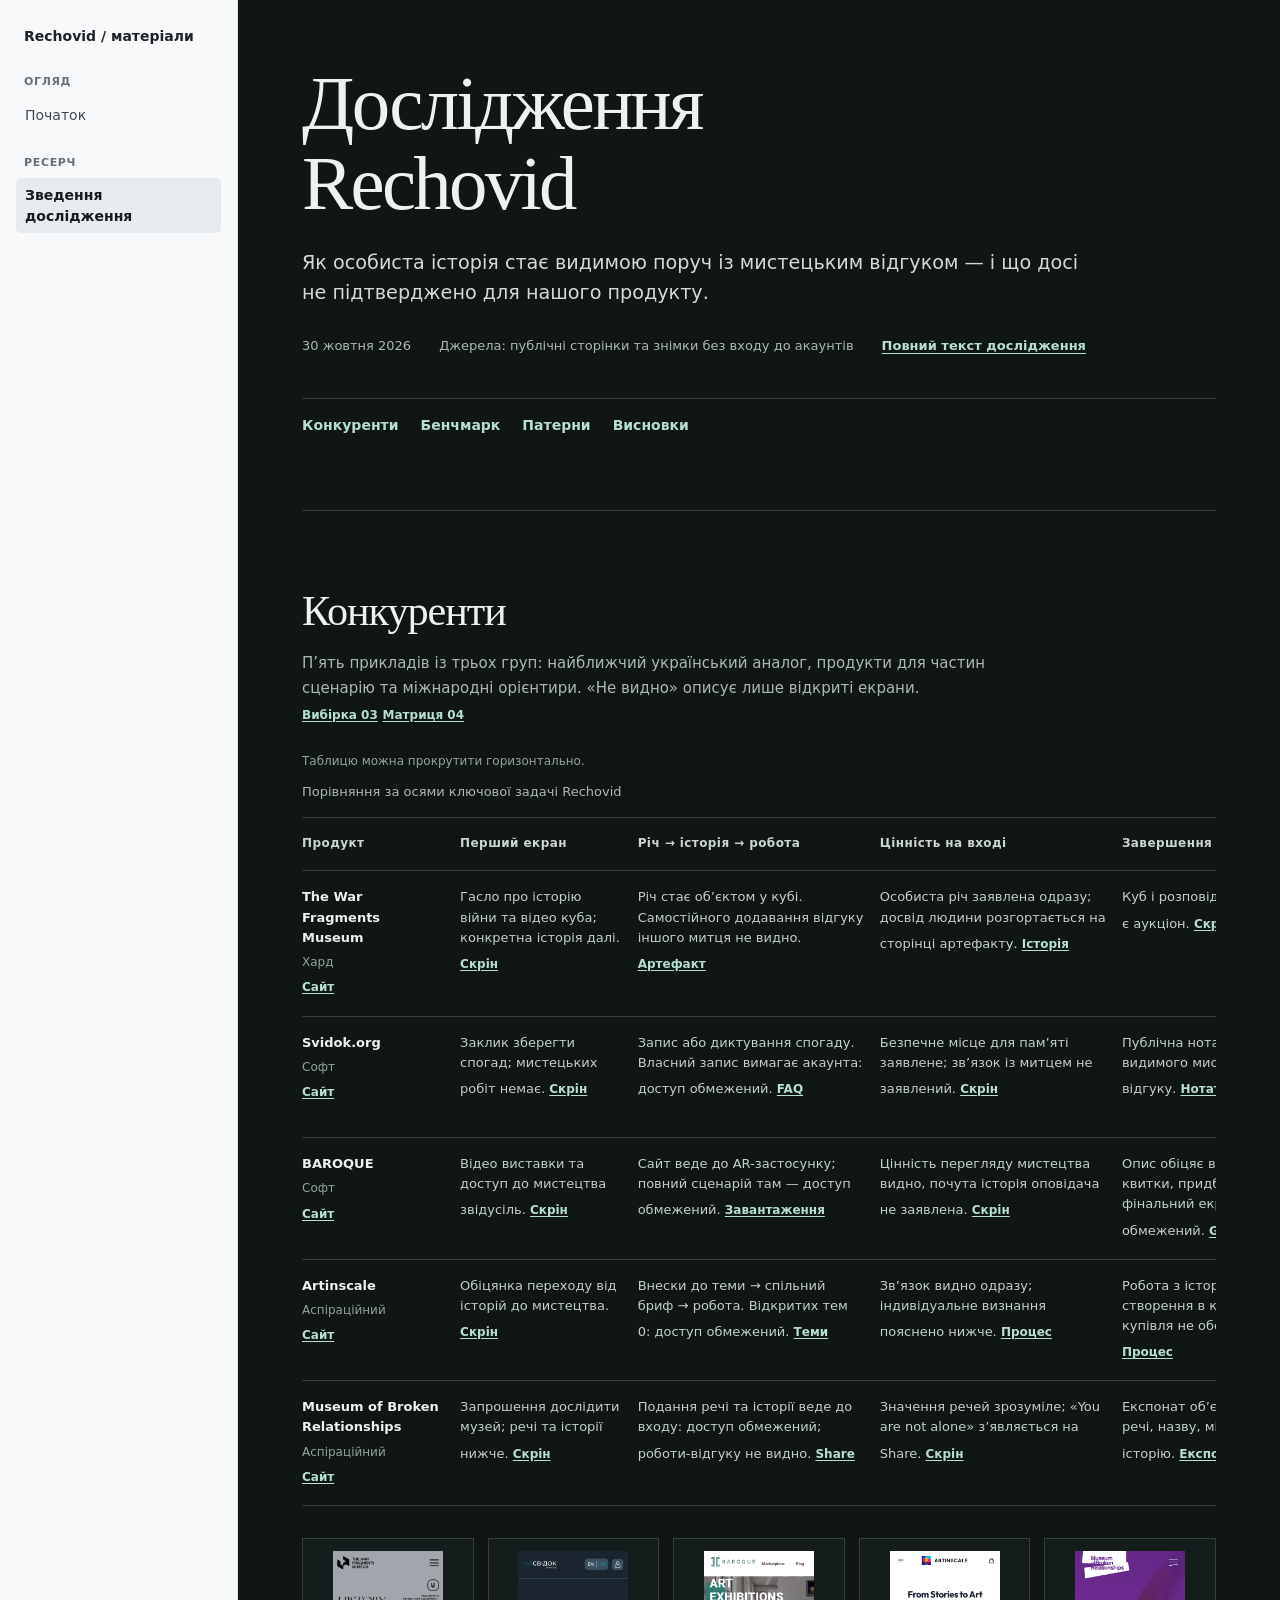
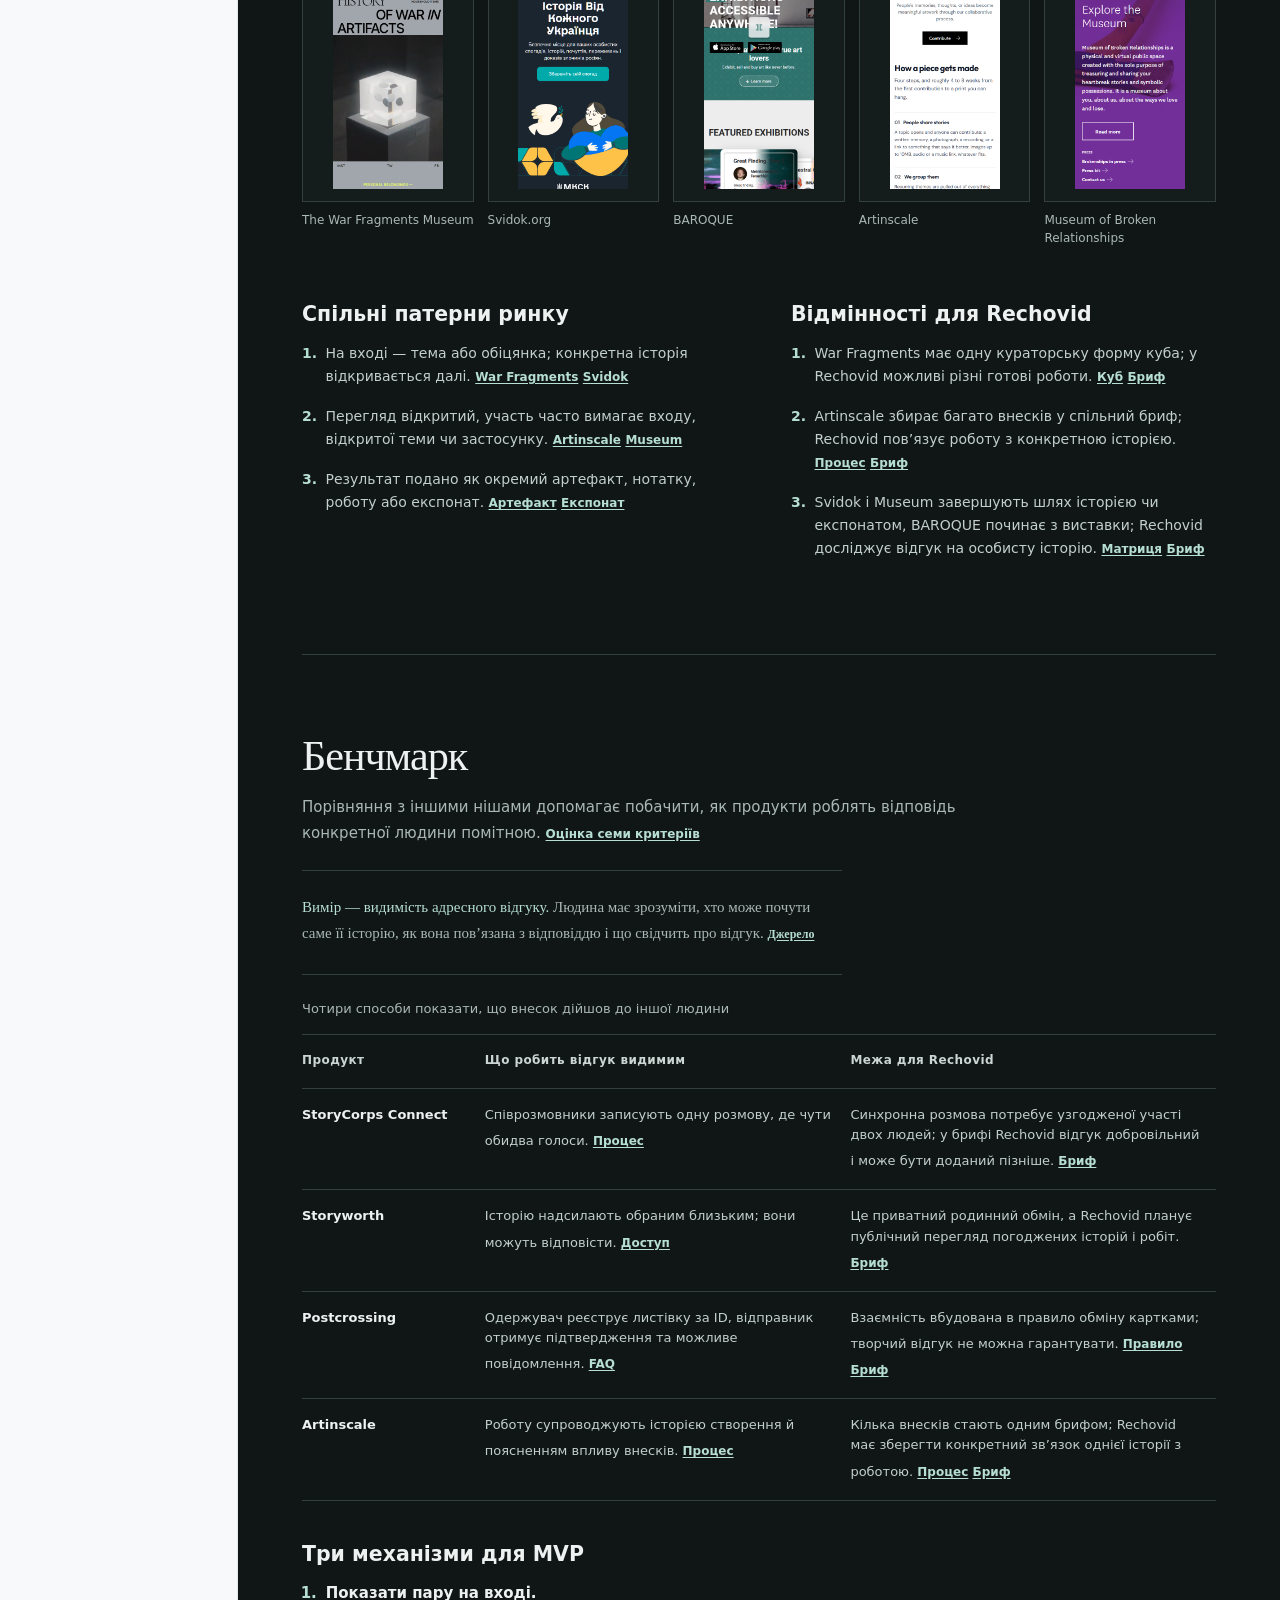
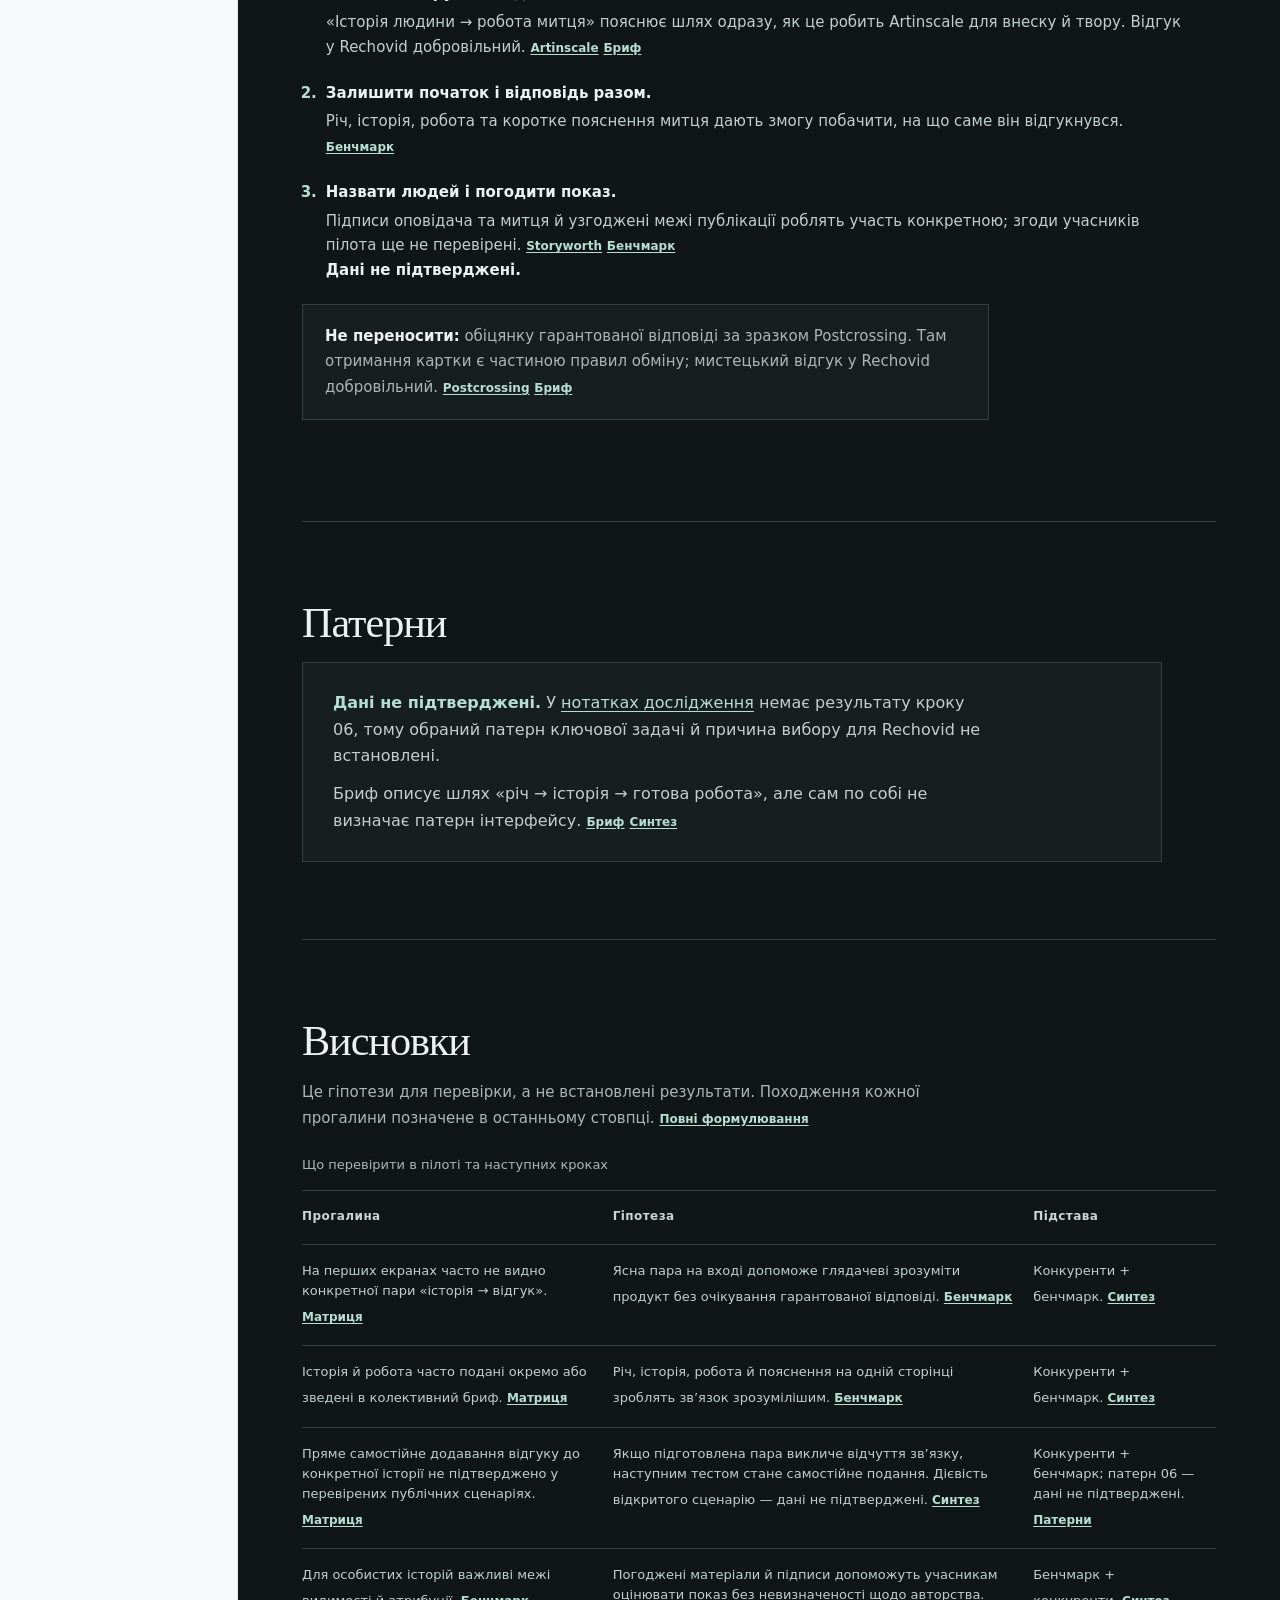
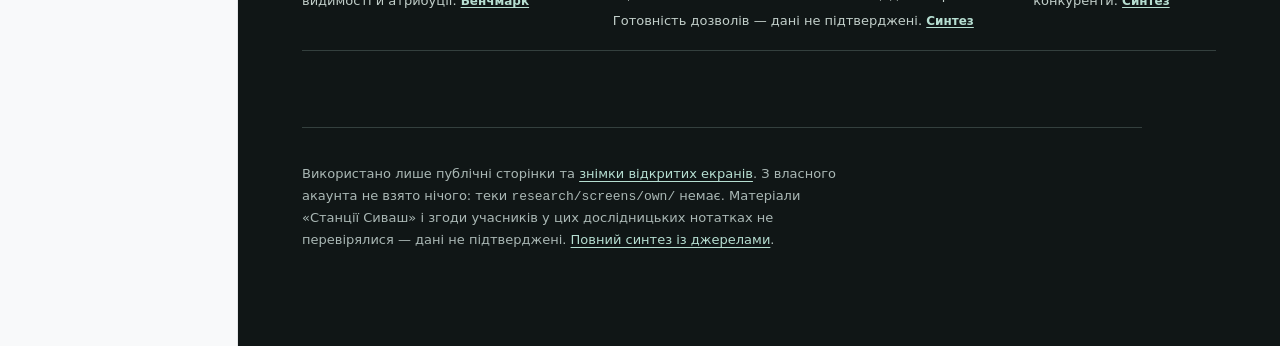
==== research/research.html @ 0c252a19 "Publish dark research report with repository navigation" ====
<!doctype html>
<html lang="uk">
  <head>
    <meta charset="utf-8">
    <meta name="viewport" content="width=device-width, initial-scale=1">
    <meta name="color-scheme" content="dark light">
    <meta name="description" content="Зведення дослідження Rechovid: конкуренти, бенчмарк, патерни й гіпотези продукту.">
    <title>Дослідження — Rechovid</title>
    <link rel="stylesheet" href="../_nav/nav.css">
    <script src="../_nav/tree.js" defer></script>
    <script src="../_nav/nav.js" data-root="../" defer></script>
    <style>
      .research-page {
        --ink: #edf1f0;
        --muted: #aab8b5;
        --quiet: #91a19e;
        --line: #34403e;
        --panel: #171e1e;
        --accent: #b6ded1;
        background: #101616;
        color: var(--ink);
        color-scheme: dark;
      }

      .research-page [data-repo-nav] { color-scheme: light; }
      .research-page .repo-content {
        width: 100%;
        max-width: 1530px;
        min-width: 0;
        padding: clamp(32px, 5vw, 76px) clamp(22px, 5vw, 76px) 84px;
      }

      .research-page .repo-content a { color: var(--accent); text-underline-offset: .2em; }
      .research-page .repo-content a:hover { color: #d8f2e8; }
      .research-page .repo-content a:focus-visible,
      .research-page [tabindex="0"]:focus-visible {
        outline: 2px solid #d2efe4;
        outline-offset: 4px;
        border-radius: 2px;
      }
      .research-page ::selection { background: #315d51; color: #fff; }

      .report-header {
        max-width: 950px;
        padding: 0 0 clamp(46px, 6vw, 80px);
      }
      .report-header h1 {
        margin: 0 0 24px;
        max-width: 11ch;
        font-family: Georgia, "Times New Roman", serif;
        font-size: clamp(42px, 6vw, 78px);
        font-weight: 400;
        letter-spacing: -.035em;
        line-height: 1.04;
        text-wrap: balance;
      }
      .report-header .lede {
        max-width: 66ch;
        margin: 0;
        color: #d2dbd8;
        font-size: clamp(17px, 1.5vw, 21px);
        line-height: 1.58;
      }
      .report-meta {
        display: flex;
        flex-wrap: wrap;
        gap: 12px 28px;
        margin-top: 28px;
        color: var(--muted);
        font-size: 13px;
        line-height: 1.5;
      }
      .report-meta a { font-weight: 650; }
      .page-links {
        display: flex;
        flex-wrap: wrap;
        gap: 10px 22px;
        margin-top: 42px;
        padding-top: 18px;
        border-top: 1px solid var(--line);
        font-size: 14px;
        font-weight: 650;
      }
      .page-links a { text-decoration: none; }
      .page-links a:hover { text-decoration: underline; }

      .report-section {
        padding: clamp(50px, 6vw, 82px) 0;
        border-top: 1px solid var(--line);
        scroll-margin-top: 24px;
      }
      .report-section > h2 {
        margin: 0 0 16px;
        font-family: Georgia, "Times New Roman", serif;
        font-size: clamp(32px, 3.3vw, 48px);
        font-weight: 400;
        letter-spacing: -.025em;
        line-height: 1.12;
      }
      .report-section h3 {
        margin: 40px 0 14px;
        font-size: clamp(17px, 1.6vw, 21px);
        font-weight: 650;
        line-height: 1.3;
      }
      .report-section > p,
      .report-section .section-intro {
        max-width: 72ch;
        margin: 0 0 24px;
        color: var(--muted);
        font-size: 15px;
        line-height: 1.7;
      }
      .report-section strong { color: var(--ink); }
      .report-section .source {
        color: var(--accent);
        font-size: 12px;
        font-weight: 600;
        white-space: nowrap;
      }

      .table-note {
        margin: 0 0 10px !important;
        color: var(--quiet) !important;
        font-size: 12px !important;
      }
      .table-scroll {
        overflow-x: auto;
        scrollbar-color: #64736f #17201e;
        scrollbar-width: thin;
      }
      .report-table {
        width: 100%;
        border-collapse: separate;
        border-spacing: 0;
        font-size: 13px;
        line-height: 1.55;
        font-variant-numeric: tabular-nums;
      }
      .report-table caption {
        padding: 0 0 15px;
        color: var(--muted);
        font-size: 13px;
        text-align: left;
      }
      .report-table th,
      .report-table td {
        padding: 16px 16px 18px 0;
        border-top: 1px solid var(--line);
        vertical-align: top;
        text-align: left;
      }
      .report-table thead th {
        color: #cbd5d1;
        font-size: 12px;
        font-weight: 700;
        letter-spacing: .035em;
      }
      .report-table tbody th {
        color: var(--ink);
        font-weight: 700;
      }
      .report-table tbody tr:last-child th,
      .report-table tbody tr:last-child td { border-bottom: 1px solid var(--line); }
      .report-table td { color: #c2cfca; }
      .report-table td .source,
      .report-table th .source { display: inline-block; margin-top: 7px; }
      .matrix { min-width: 1130px; }
      .matrix th:first-child { min-width: 158px; width: 14%; }
      .matrix th:nth-child(2) { min-width: 174px; width: 16%; }
      .matrix th:nth-child(3) { min-width: 235px; width: 22%; }
      .matrix th:nth-child(4) { min-width: 235px; width: 22%; }
      .matrix th:nth-child(5) { min-width: 205px; width: 19%; }
      .matrix th:nth-child(6) { min-width: 100px; width: 7%; }
      .matrix tbody th span {
        display: block;
        margin-top: 5px;
        color: var(--quiet);
        font-size: 12px;
        font-weight: 500;
      }

      .evidence-grid {
        display: grid;
        grid-template-columns: repeat(5, minmax(0, 1fr));
        gap: 14px;
        margin: 32px 0 0;
      }
      .evidence-grid figure { min-width: 0; margin: 0; }
      .evidence-grid a {
        display: block;
        padding: 12px;
        border: 1px solid var(--line);
        background: #151d1c;
      }
      .evidence-grid img {
        display: block;
        width: 100%;
        height: 238px;
        object-fit: contain;
        object-position: top center;
      }
      .evidence-grid figcaption {
        padding-top: 10px;
        color: var(--muted);
        font-size: 12px;
        line-height: 1.45;
      }

      .paired-lists {
        display: grid;
        grid-template-columns: repeat(2, minmax(0, 1fr));
        gap: clamp(24px, 5vw, 72px);
        margin-top: 14px;
      }
      .paired-lists ol,
      .mechanisms,
      .report-list { margin: 0; padding-left: 1.25em; }
      .paired-lists li,
      .mechanisms li,
      .report-list li {
        padding-left: .25em;
        margin-bottom: 17px;
        color: #c2cfca;
        font-size: 14px;
        line-height: 1.65;
      }
      .paired-lists li::marker,
      .mechanisms li::marker { color: var(--accent); font-weight: 700; }

      .measure {
        max-width: 850px;
        padding: 24px 0 28px;
        border-top: 1px solid var(--line);
        border-bottom: 1px solid var(--line);
        color: #dce5e1;
        font-family: Georgia, "Times New Roman", serif;
        font-size: clamp(20px, 2vw, 29px);
        line-height: 1.45;
      }
      .measure strong { color: var(--accent); font-weight: 400; }
      .benchmark-table { min-width: 720px; }
      .benchmark-table th:first-child { width: 20%; }
      .benchmark-table th:nth-child(2) { width: 40%; }
      .benchmark-table th:nth-child(3) { width: 40%; }
      .mechanisms { max-width: 880px; }
      .mechanisms li { margin-bottom: 21px; font-size: 15px; }
      .mechanisms strong { display: block; margin-bottom: 4px; }
      .limit-note {
        max-width: 880px;
        margin-top: 22px;
        padding: 19px 22px;
        border: 1px solid var(--line);
        background: var(--panel);
        color: #c2cfca;
        font-size: 14px;
        line-height: 1.65;
      }

      .unknown {
        max-width: 860px;
        padding: 27px 30px;
        border: 1px solid var(--line);
        background: var(--panel);
      }
      .unknown p { margin: 0 0 12px; color: #c2cfca; line-height: 1.65; }
      .unknown p:last-child { margin-bottom: 0; }
      .unknown strong { color: var(--accent); }
      .conclusion-table { min-width: 900px; }
      .conclusion-table th:first-child { width: 34%; }
      .conclusion-table th:nth-child(2) { width: 46%; }
      .conclusion-table th:nth-child(3) { width: 20%; }
      .report-footer {
        max-width: 840px;
        padding-top: 22px;
        border-top: 1px solid var(--line);
        color: var(--muted);
        font-size: 13px;
        line-height: 1.6;
      }

      @media (max-width: 1080px) {
        .evidence-grid { grid-template-columns: repeat(3, minmax(0, 1fr)); }
      }
      @media (max-width: 760px) {
        .research-page .repo-content { padding: 36px 24px 68px; }
        .paired-lists { grid-template-columns: 1fr; gap: 0; }
        .evidence-grid { grid-template-columns: repeat(2, minmax(0, 1fr)); }
      }
      @media (max-width: 620px) {
        .research-page .repo-layout { grid-template-columns: 118px minmax(0, 1fr); }
        .research-page .repo-content { padding: 30px 16px 60px; }
        .research-page .repo-nav { padding: 20px 6px; font-size: 12px; }
        .research-page .repo-nav__heading { margin-left: 7px; margin-right: 5px; }
        .research-page .repo-nav li > a { padding-left: 7px; padding-right: 5px; }
        .report-header h1 { font-size: clamp(33px, 9vw, 43px); overflow-wrap: anywhere; }
        .report-header .lede { font-size: 15px; }
        .page-links { gap: 11px 18px; }
        .evidence-grid { grid-template-columns: 1fr; }
        .evidence-grid img { height: 265px; }
        .unknown { padding: 22px 18px; }
      }
    </style>
  </head>
  <body class="research-page">
    <div class="repo-layout">
      <aside data-repo-nav></aside>
      <main class="repo-content" id="main">
        <header class="report-header">
          <h1>Дослідження Rechovid</h1>
          <p class="lede">Як особиста історія стає видимою поруч із мистецьким відгуком — і що досі не підтверджено для нашого продукту.</p>
          <div class="report-meta">
            <span>30 жовтня 2026</span>
            <span>Джерела: публічні сторінки та знімки без входу до акаунтів</span>
            <a href="research.md">Повний текст дослідження</a>
          </div>
          <nav class="page-links" aria-label="Розділи дослідження">
            <a href="#competitors">Конкуренти</a>
            <a href="#benchmark">Бенчмарк</a>
            <a href="#patterns">Патерни</a>
            <a href="#conclusions">Висновки</a>
          </nav>
        </header>

        <section class="report-section" id="competitors" aria-labelledby="competitors-title">
          <h2 id="competitors-title">Конкуренти</h2>
          <p class="section-intro">П’ять прикладів із трьох груп: найближчий український аналог, продукти для частин сценарію та міжнародні орієнтири. «Не видно» описує лише відкриті екрани. <a class="source" href="notes/03-competitors.md">Вибірка 03</a> <a class="source" href="notes/04-matrix.md">Матриця 04</a></p>
          <p class="table-note">Таблицю можна прокрутити горизонтально.</p>
          <div class="table-scroll" role="region" aria-label="Матриця п’яти конкурентів" tabindex="0">
            <table class="report-table matrix">
              <caption>Порівняння за осями ключової задачі Rechovid</caption>
              <thead><tr><th scope="col">Продукт</th><th scope="col">Перший екран</th><th scope="col">Річ → історія → робота</th><th scope="col">Цінність на вході</th><th scope="col">Завершення</th><th scope="col">Мова</th></tr></thead>
              <tbody>
                <tr>
                  <th scope="row">The War Fragments Museum<span>Хард</span><a class="source" href="https://thewarfragments.com/">Сайт</a></th>
                  <td>Гасло про історію війни та відео куба; конкретна історія далі. <a class="source" href="screens/war-fragments-home.png">Скрін</a></td>
                  <td>Річ стає об’єктом у кубі. Самостійного додавання відгуку іншого митця не видно. <a class="source" href="https://thewarfragments.com/artifact/d2ddd0d6-cf51-11ed-bc12-bea17854255b">Артефакт</a></td>
                  <td>Особиста річ заявлена одразу; досвід людини розгортається на сторінці артефакту. <a class="source" href="screens/war-fragments-artifact-story.png">Історія</a></td>
                  <td>Куб і розповідь; у прикладі є аукціон. <a class="source" href="screens/war-fragments-artifact.png">Скрін</a></td>
                  <td>Англійська. <a class="source" href="screens/war-fragments-home.png">Скрін</a></td>
                </tr>
                <tr>
                  <th scope="row">Svidok.org<span>Софт</span><a class="source" href="https://svidok.org/">Сайт</a></th>
                  <td>Заклик зберегти спогад; мистецьких робіт немає. <a class="source" href="screens/svidok-home.png">Скрін</a></td>
                  <td>Запис або диктування спогаду. Власний запис вимагає акаунта: доступ обмежений. <a class="source" href="https://svidok.org/faq">FAQ</a></td>
                  <td>Безпечне місце для пам’яті заявлене; зв’язок із митцем не заявлений. <a class="source" href="screens/svidok-home.png">Скрін</a></td>
                  <td>Публічна нотатка без видимого мистецького відгуку. <a class="source" href="screens/svidok-notes.png">Нотатки</a></td>
                  <td>Українська, перемикач UA/EN. <a class="source" href="screens/svidok-home.png">Скрін</a></td>
                </tr>
                <tr>
                  <th scope="row">BAROQUE<span>Софт</span><a class="source" href="https://thebaroque.app/">Сайт</a></th>
                  <td>Відео виставки та доступ до мистецтва звідусіль. <a class="source" href="screens/baroque-home.png">Скрін</a></td>
                  <td>Сайт веде до AR-застосунку; повний сценарій там — доступ обмежений. <a class="source" href="https://thebaroque.app/download">Завантаження</a></td>
                  <td>Цінність перегляду мистецтва видно, почута історія оповідача не заявлена. <a class="source" href="screens/baroque-home.png">Скрін</a></td>
                  <td>Опис обіцяє виставки, квитки, придбання; фінальний екран — доступ обмежений. <a class="source" href="https://play.google.com/store/apps/details?id=com.QWERTY.BaroqueGallery">Google Play</a></td>
                  <td>Англійська. <a class="source" href="https://apps.apple.com/ua/app/baroque-gallery/id1583807961">App Store</a></td>
                </tr>
                <tr>
                  <th scope="row">Artinscale<span>Аспіраційний</span><a class="source" href="https://www.artinscale.com/how-it-works">Сайт</a></th>
                  <td>Обіцянка переходу від історій до мистецтва. <a class="source" href="screens/artinscale-how-it-works.png">Скрін</a></td>
                  <td>Внески до теми → спільний бриф → робота. Відкритих тем 0: доступ обмежений. <a class="source" href="screens/artinscale-topics.png">Теми</a></td>
                  <td>Зв’язок видно одразу; індивідуальне визнання пояснено нижче. <a class="source" href="https://www.artinscale.com/how-it-works">Процес</a></td>
                  <td>Робота з історією створення в каталозі; купівля не обов’язкова. <a class="source" href="https://www.artinscale.com/how-it-works">Процес</a></td>
                  <td>Англійська. <a class="source" href="screens/artinscale-how-it-works.png">Скрін</a></td>
                </tr>
                <tr>
                  <th scope="row">Museum of Broken Relationships<span>Аспіраційний</span><a class="source" href="https://brokenships.com/explore">Сайт</a></th>
                  <td>Запрошення дослідити музей; речі та історії нижче. <a class="source" href="screens/broken-relationships-explore.png">Скрін</a></td>
                  <td>Подання речі та історії веде до входу: доступ обмежений; роботи-відгуку не видно. <a class="source" href="https://brokenships.com/share">Share</a></td>
                  <td>Значення речей зрозуміле; «You are not alone» з’являється на Share. <a class="source" href="screens/broken-relationships-share.png">Скрін</a></td>
                  <td>Експонат об’єднує образ речі, назву, місце, період та історію. <a class="source" href="screens/broken-relationships-object.png">Експонат</a></td>
                  <td>Англійська в навігації. <a class="source" href="screens/broken-relationships-explore.png">Скрін</a></td>
                </tr>
              </tbody>
            </table>
          </div>

          <div class="evidence-grid" aria-label="Скріншоти відкритих перших екранів">
            <figure><a href="screens/war-fragments-home.png" aria-label="Відкрити повний скрін The War Fragments Museum"><img src="screens/war-fragments-home.png" alt="Перший екран The War Fragments Museum із кубом" loading="lazy"></a><figcaption>The War Fragments Museum</figcaption></figure>
            <figure><a href="screens/svidok-home.png" aria-label="Відкрити повний скрін Svidok.org"><img src="screens/svidok-home.png" alt="Перший екран Svidok із закликом зберегти спогад" loading="lazy"></a><figcaption>Svidok.org</figcaption></figure>
            <figure><a href="screens/baroque-home.png" aria-label="Відкрити повний скрін BAROQUE"><img src="screens/baroque-home.png" alt="Перший екран BAROQUE із відео виставки" loading="lazy"></a><figcaption>BAROQUE</figcaption></figure>
            <figure><a href="screens/artinscale-how-it-works.png" aria-label="Відкрити повний скрін Artinscale"><img src="screens/artinscale-how-it-works.png" alt="Перший екран Artinscale із поясненням шляху від історії до мистецтва" loading="lazy"></a><figcaption>Artinscale</figcaption></figure>
            <figure><a href="screens/broken-relationships-explore.png" aria-label="Відкрити повний скрін Museum of Broken Relationships"><img src="screens/broken-relationships-explore.png" alt="Перший екран Museum of Broken Relationships" loading="lazy"></a><figcaption>Museum of Broken Relationships</figcaption></figure>
          </div>

          <div class="paired-lists">
            <div>
              <h3>Спільні патерни ринку</h3>
              <ol>
                <li>На вході — тема або обіцянка; конкретна історія відкривається далі. <a class="source" href="screens/war-fragments-home.png">War Fragments</a> <a class="source" href="screens/svidok-home.png">Svidok</a></li>
                <li>Перегляд відкритий, участь часто вимагає входу, відкритої теми чи застосунку. <a class="source" href="screens/artinscale-topics.png">Artinscale</a> <a class="source" href="https://brokenships.com/share">Museum</a></li>
                <li>Результат подано як окремий артефакт, нотатку, роботу або експонат. <a class="source" href="screens/war-fragments-artifact-story.png">Артефакт</a> <a class="source" href="screens/broken-relationships-object.png">Експонат</a></li>
              </ol>
            </div>
            <div>
              <h3>Відмінності для Rechovid</h3>
              <ol>
                <li>War Fragments має одну кураторську форму куба; у Rechovid можливі різні готові роботи. <a class="source" href="screens/war-fragments-artifact.png">Куб</a> <a class="source" href="../Codex.md">Бриф</a></li>
                <li>Artinscale збирає багато внесків у спільний бриф; Rechovid пов’язує роботу з конкретною історією. <a class="source" href="https://www.artinscale.com/how-it-works">Процес</a> <a class="source" href="../Codex.md">Бриф</a></li>
                <li>Svidok і Museum завершують шлях історією чи експонатом, BAROQUE починає з виставки; Rechovid досліджує відгук на особисту історію. <a class="source" href="notes/04-matrix.md">Матриця</a> <a class="source" href="../Codex.md">Бриф</a></li>
              </ol>
            </div>
          </div>
        </section>

        <section class="report-section" id="benchmark" aria-labelledby="benchmark-title">
          <h2 id="benchmark-title">Бенчмарк</h2>
          <p class="section-intro">Порівняння з іншими нішами допомагає побачити, як продукти роблять відповідь конкретної людини помітною. <a class="source" href="notes/05-benchmark.md">Оцінка семи критеріїв</a></p>
          <p class="measure"><strong>Вимір — видимість адресного відгуку.</strong> Людина має зрозуміти, хто може почути саме її історію, як вона пов’язана з відповіддю і що свідчить про відгук. <a class="source" href="notes/05-benchmark.md">Джерело</a></p>
          <div class="table-scroll" role="region" aria-label="Порівняння механізмів відгуку" tabindex="0">
            <table class="report-table benchmark-table">
              <caption>Чотири способи показати, що внесок дійшов до іншої людини</caption>
              <thead><tr><th scope="col">Продукт</th><th scope="col">Що робить відгук видимим</th><th scope="col">Межа для Rechovid</th></tr></thead>
              <tbody>
                <tr><th scope="row">StoryCorps Connect</th><td>Співрозмовники записують одну розмову, де чути обидва голоси. <a class="source" href="https://storycorps.org/participate/storycorps-connect/">Процес</a></td><td>Синхронна розмова потребує узгодженої участі двох людей; у брифі Rechovid відгук добровільний і може бути доданий пізніше. <a class="source" href="../Codex.md">Бриф</a></td></tr>
                <tr><th scope="row">Storyworth</th><td>Історію надсилають обраним близьким; вони можуть відповісти. <a class="source" href="https://help.storyworth.com/en_US/manage-account/sharing-permissions">Доступ</a></td><td>Це приватний родинний обмін, а Rechovid планує публічний перегляд погоджених історій і робіт. <a class="source" href="../Codex.md">Бриф</a></td></tr>
                <tr><th scope="row">Postcrossing</th><td>Одержувач реєструє листівку за ID, відправник отримує підтвердження та можливе повідомлення. <a class="source" href="https://www.postcrossing.com/help">FAQ</a></td><td>Взаємність вбудована в правило обміну картками; творчий відгук не можна гарантувати. <a class="source" href="https://www.postcrossing.com/about">Правило</a> <a class="source" href="../Codex.md">Бриф</a></td></tr>
                <tr><th scope="row">Artinscale</th><td>Роботу супроводжують історією створення й поясненням впливу внесків. <a class="source" href="https://www.artinscale.com/how-it-works">Процес</a></td><td>Кілька внесків стають одним брифом; Rechovid має зберегти конкретний зв’язок однієї історії з роботою. <a class="source" href="https://www.artinscale.com/how-it-works">Процес</a> <a class="source" href="../Codex.md">Бриф</a></td></tr>
              </tbody>
            </table>
          </div>

          <h3>Три механізми для MVP</h3>
          <ol class="mechanisms">
            <li><strong>Показати пару на вході.</strong> «Історія людини → робота митця» пояснює шлях одразу, як це робить Artinscale для внеску й твору. Відгук у Rechovid добровільний. <a class="source" href="https://www.artinscale.com/how-it-works">Artinscale</a> <a class="source" href="../Codex.md">Бриф</a></li>
            <li><strong>Залишити початок і відповідь разом.</strong> Річ, історія, робота та коротке пояснення митця дають змогу побачити, на що саме він відгукнувся. <a class="source" href="notes/05-benchmark.md">Бенчмарк</a></li>
            <li><strong>Назвати людей і погодити показ.</strong> Підписи оповідача та митця й узгоджені межі публікації роблять участь конкретною; згоди учасників пілота ще не перевірені. <a class="source" href="https://help.storyworth.com/en_US/manage-account/sharing-permissions">Storyworth</a> <a class="source" href="notes/05-benchmark.md">Бенчмарк</a> <strong>Дані не підтверджені.</strong></li>
          </ol>
          <p class="limit-note"><strong>Не переносити:</strong> обіцянку гарантованої відповіді за зразком Postcrossing. Там отримання картки є частиною правил обміну; мистецький відгук у Rechovid добровільний. <a class="source" href="https://www.postcrossing.com/about">Postcrossing</a> <a class="source" href="../Codex.md">Бриф</a></p>
        </section>

        <section class="report-section" id="patterns" aria-labelledby="patterns-title">
          <h2 id="patterns-title">Патерни</h2>
          <div class="unknown">
            <p><strong>Дані не підтверджені.</strong> У <a href="notes/">нотатках дослідження</a> немає результату кроку 06, тому обраний патерн ключової задачі й причина вибору для Rechovid не встановлені.</p>
            <p>Бриф описує шлях «річ → історія → готова робота», але сам по собі не визначає патерн інтерфейсу. <a class="source" href="../Codex.md">Бриф</a> <a class="source" href="research.md">Синтез</a></p>
          </div>
        </section>

        <section class="report-section" id="conclusions" aria-labelledby="conclusions-title">
          <h2 id="conclusions-title">Висновки</h2>
          <p class="section-intro">Це гіпотези для перевірки, а не встановлені результати. Походження кожної прогалини позначене в останньому стовпці. <a class="source" href="research.md">Повні формулювання</a></p>
          <div class="table-scroll" role="region" aria-label="Прогалини та гіпотези Rechovid" tabindex="0">
            <table class="report-table conclusion-table">
              <caption>Що перевірити в пілоті та наступних кроках</caption>
              <thead><tr><th scope="col">Прогалина</th><th scope="col">Гіпотеза</th><th scope="col">Підстава</th></tr></thead>
              <tbody>
                <tr><td>На перших екранах часто не видно конкретної пари «історія → відгук». <a class="source" href="notes/04-matrix.md">Матриця</a></td><td>Ясна пара на вході допоможе глядачеві зрозуміти продукт без очікування гарантованої відповіді. <a class="source" href="notes/05-benchmark.md">Бенчмарк</a></td><td>Конкуренти + бенчмарк. <a class="source" href="research.md">Синтез</a></td></tr>
                <tr><td>Історія й робота часто подані окремо або зведені в колективний бриф. <a class="source" href="notes/04-matrix.md">Матриця</a></td><td>Річ, історія, робота й пояснення на одній сторінці зроблять зв’язок зрозумілішим. <a class="source" href="notes/05-benchmark.md">Бенчмарк</a></td><td>Конкуренти + бенчмарк. <a class="source" href="research.md">Синтез</a></td></tr>
                <tr><td>Пряме самостійне додавання відгуку до конкретної історії не підтверджено у перевірених публічних сценаріях. <a class="source" href="notes/04-matrix.md">Матриця</a></td><td>Якщо підготовлена пара викличе відчуття зв’язку, наступним тестом стане самостійне подання. Дієвість відкритого сценарію — дані не підтверджені. <a class="source" href="research.md">Синтез</a></td><td>Конкуренти + бенчмарк; патерн 06 — дані не підтверджені. <a class="source" href="research.md">Патерни</a></td></tr>
                <tr><td>Для особистих історій важливі межі видимості й атрибуції. <a class="source" href="notes/05-benchmark.md">Бенчмарк</a></td><td>Погоджені матеріали й підписи допоможуть учасникам оцінювати показ без невизначеності щодо авторства. Готовність дозволів — дані не підтверджені. <a class="source" href="research.md">Синтез</a></td><td>Бенчмарк + конкуренти. <a class="source" href="research.md">Синтез</a></td></tr>
              </tbody>
            </table>
          </div>
        </section>

        <footer class="report-footer">
          <p>Використано лише публічні сторінки та <a href="screens/">знімки відкритих екранів</a>. З власного акаунта не взято нічого: теки <code>research/screens/own/</code> немає. Матеріали «Станції Сиваш» і згоди учасників у цих дослідницьких нотатках не перевірялися — дані не підтверджені. <a href="research.md">Повний синтез із джерелами</a>.</p>
        </footer>
      </main>
    </div>
  </body>
</html>
---- _nav/nav.css ----
:root {
  color-scheme: light;
  font-family: system-ui, -apple-system, BlinkMacSystemFont, "Segoe UI", sans-serif;
  color: #20242a;
  background: #fff;
}

* { box-sizing: border-box; }

body { margin: 0; }

.repo-layout {
  display: grid;
  grid-template-columns: 238px minmax(0, 1fr);
  min-height: 100vh;
}

[data-repo-nav] {
  border-right: 1px solid #e4e6e8;
  background: #f8f9fa;
}

.repo-nav {
  position: sticky;
  top: 0;
  padding: 26px 16px;
  max-height: 100vh;
  overflow-y: auto;
  font-size: 14px;
  line-height: 1.45;
}

.repo-nav__heading {
  display: block;
  margin: 0 8px 28px;
  color: #20242a;
  font-size: 14px;
  font-weight: 650;
  text-decoration: none;
}

.repo-nav__branch + .repo-nav__branch { margin-top: 22px; }

.repo-nav__label {
  margin: 0 8px 8px;
  color: #68717b;
  font-size: 11px;
  font-weight: 700;
  letter-spacing: .06em;
  text-transform: uppercase;
}

.repo-nav ul {
  margin: 0;
  padding: 0;
  list-style: none;
}

.repo-nav__nested { padding-left: 14px !important; }

.repo-nav li > a {
  display: block;
  padding: 7px 9px;
  border-radius: 5px;
  color: #414951;
  text-decoration: none;
}

.repo-nav li > a:hover { background: #eceff1; }

.repo-nav li > a[aria-current="page"] {
  background: #e6ebef;
  color: #161b20;
  font-weight: 650;
}

.repo-content {
  width: min(100%, 760px);
  padding: clamp(32px, 6vw, 76px) clamp(24px, 5vw, 64px);
}

.repo-content h1 { margin: 0 0 24px; font-size: clamp(32px, 4vw, 46px); }
.repo-content p { max-width: 65ch; line-height: 1.65; }
.repo-content a { color: #294e6e; }

@media (max-width: 620px) {
  .repo-layout { grid-template-columns: 150px minmax(0, 1fr); }
  .repo-nav { padding: 20px 8px; font-size: 13px; }
  .repo-nav__heading { margin-bottom: 24px; }
  .repo-content { padding: 28px 18px; }
}
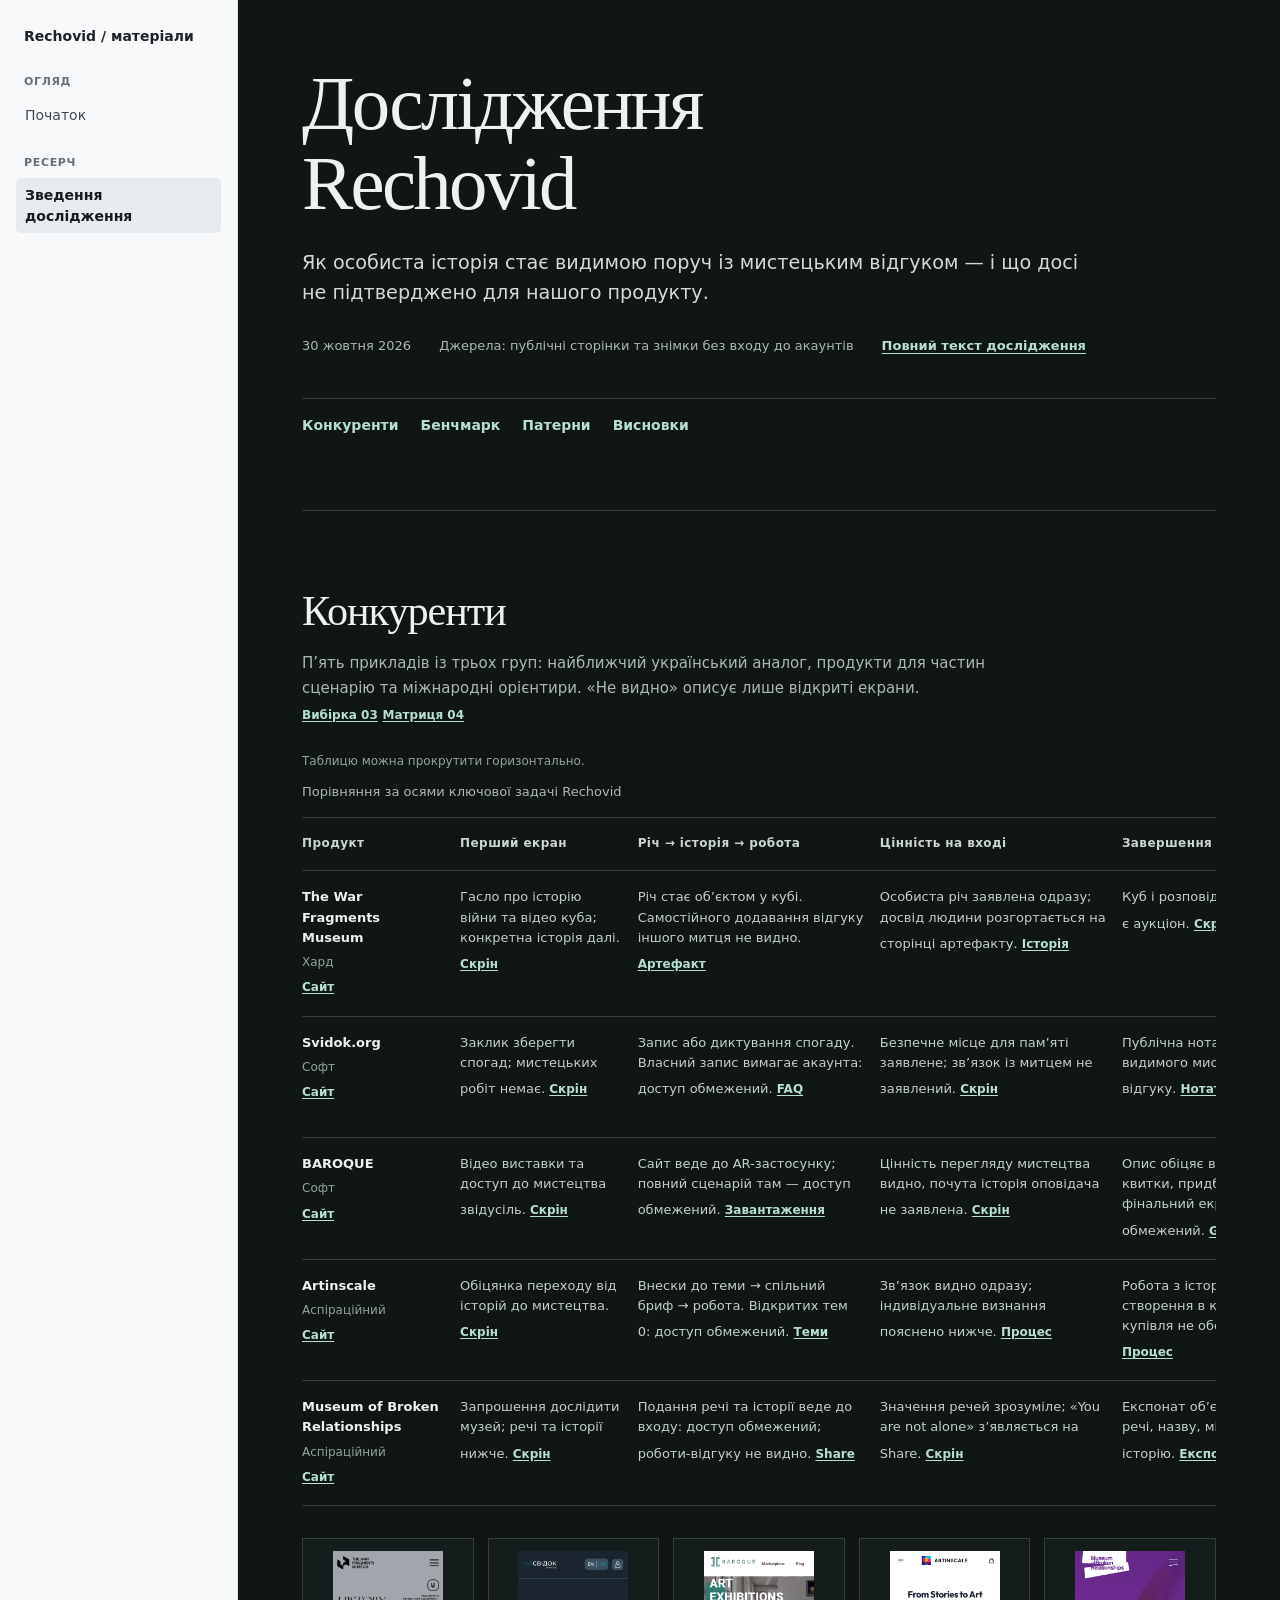
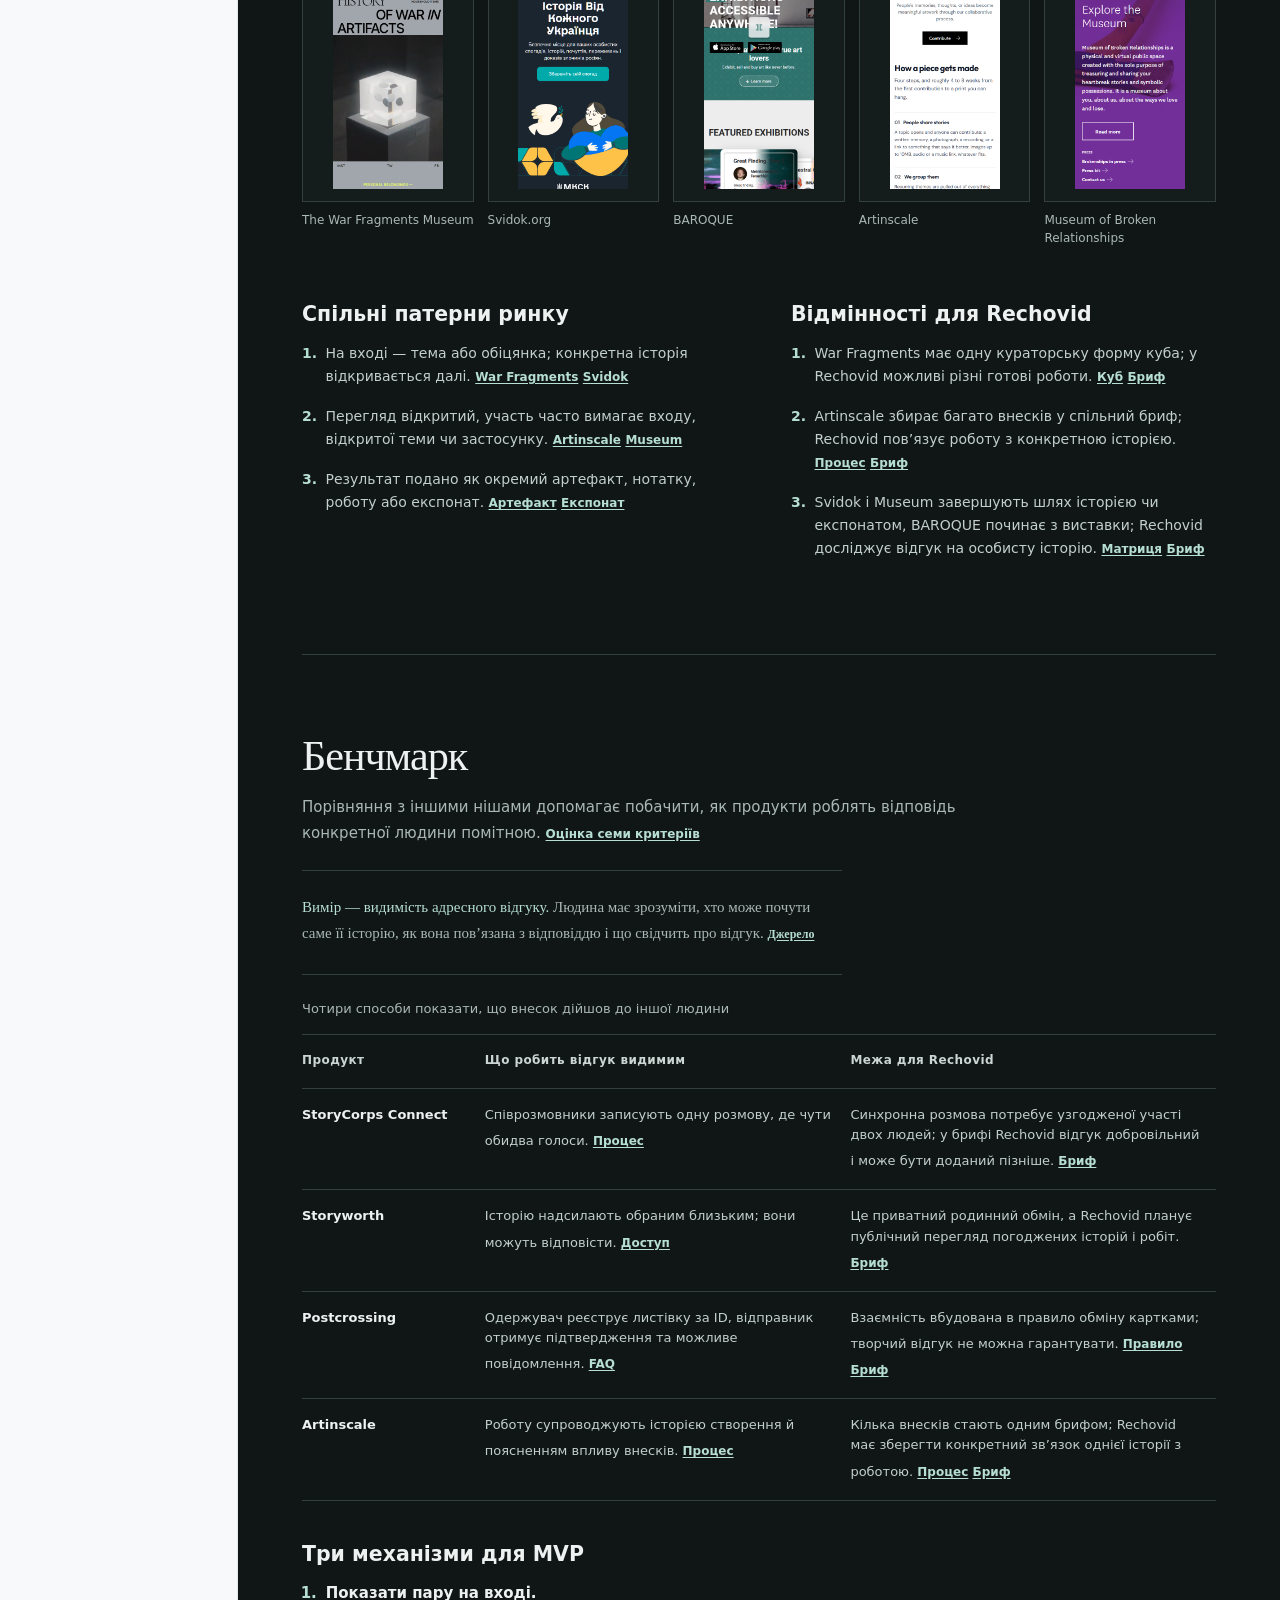
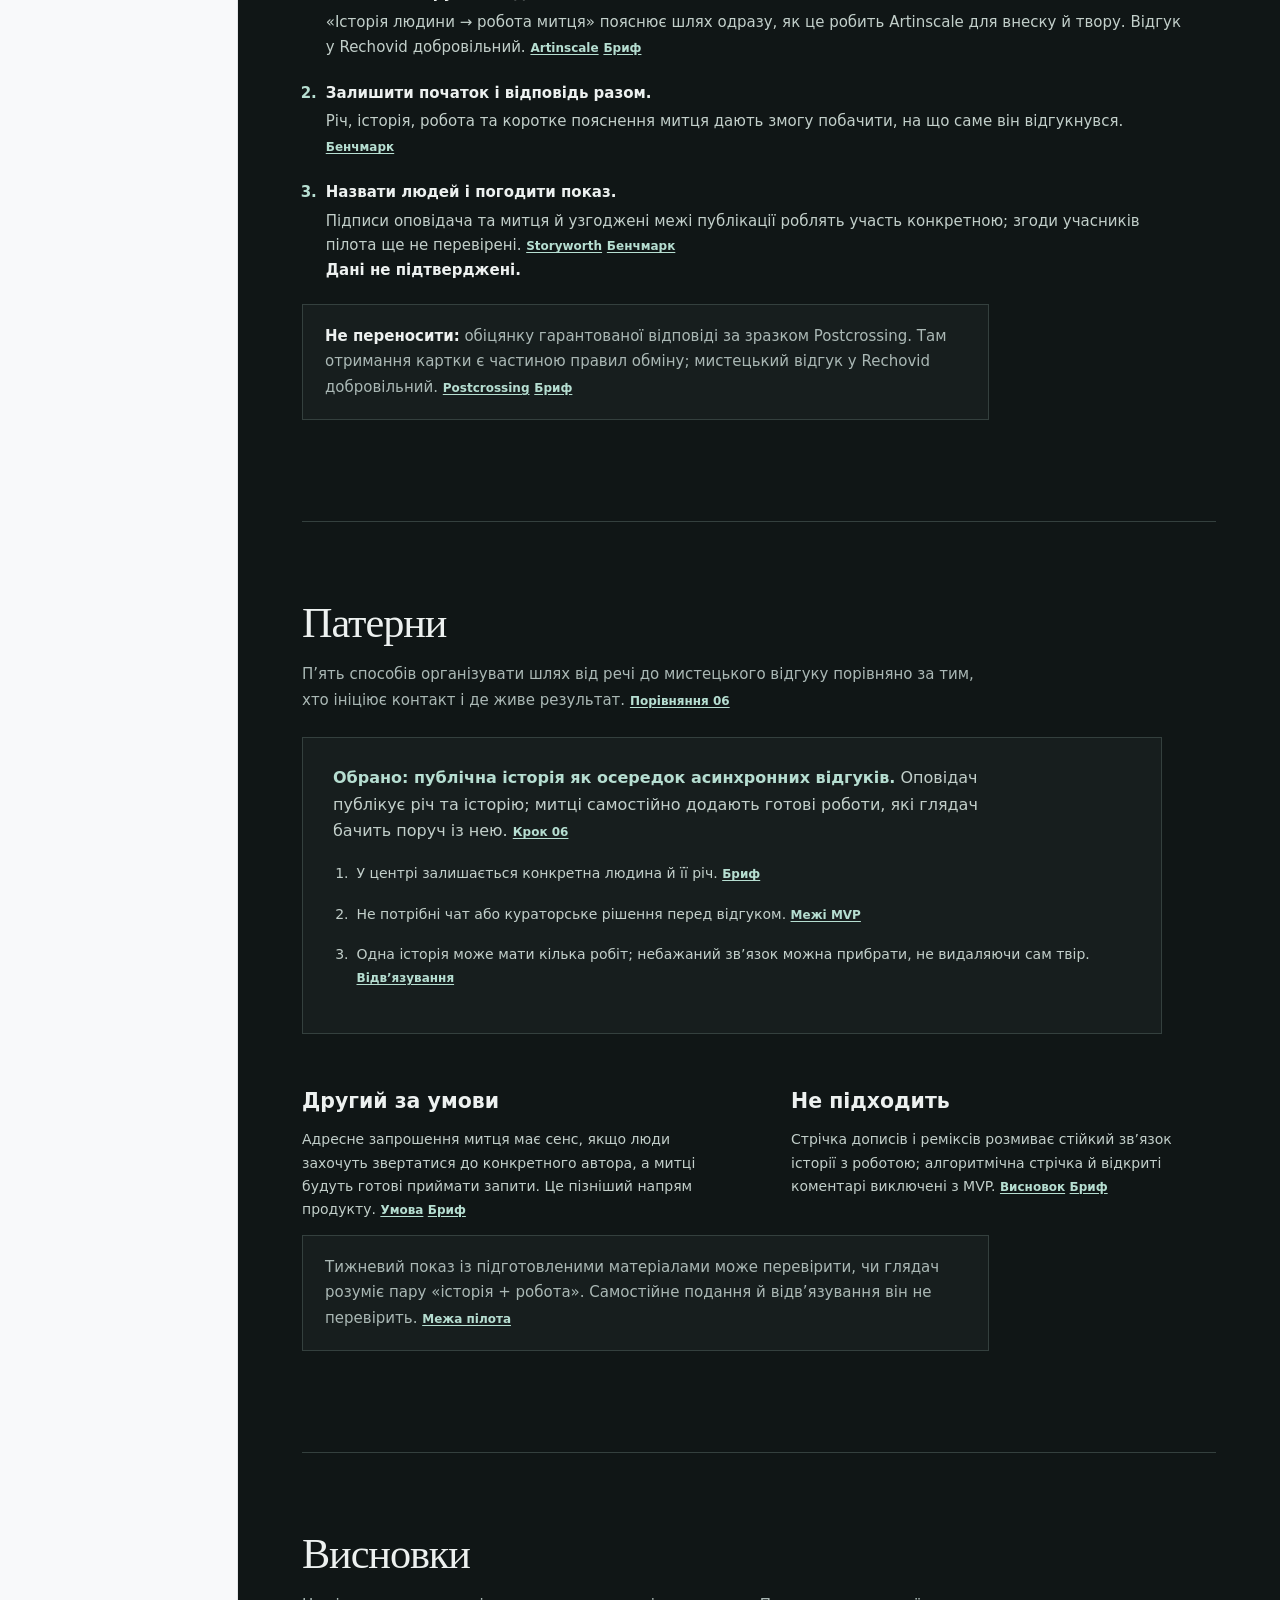
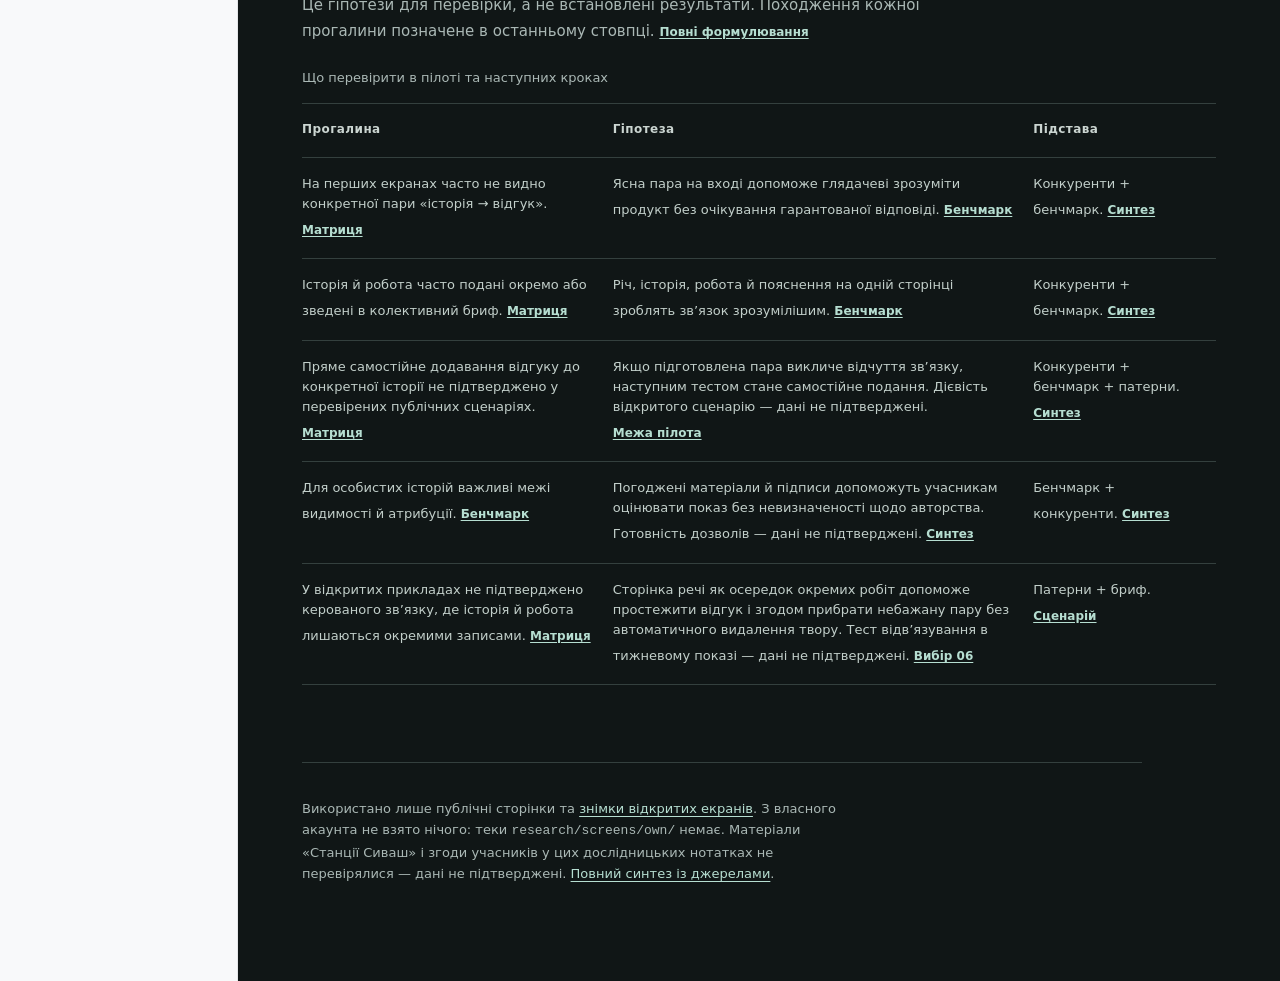
==== commit 241c7f88: "Add UX pattern analysis and update research synthesis" ====
--- a/research/research.html
+++ b/research/research.html
@@ -257,15 +257,17 @@
         line-height: 1.65;
       }
 
-      .unknown {
+      .pattern-choice {
         max-width: 860px;
         padding: 27px 30px;
         border: 1px solid var(--line);
         background: var(--panel);
       }
-      .unknown p { margin: 0 0 12px; color: #c2cfca; line-height: 1.65; }
-      .unknown p:last-child { margin-bottom: 0; }
-      .unknown strong { color: var(--accent); }
+      .pattern-choice p { margin: 0 0 12px; color: #c2cfca; line-height: 1.65; }
+      .pattern-choice p:last-child { margin-bottom: 0; }
+      .pattern-choice strong { color: var(--accent); }
+      .pattern-choice .report-list { margin-top: 18px; }
+      .pattern-alternatives p { color: #c2cfca; font-size: 14px; line-height: 1.65; }
       .conclusion-table { min-width: 900px; }
       .conclusion-table th:first-child { width: 34%; }
       .conclusion-table th:nth-child(2) { width: 46%; }
@@ -298,7 +300,7 @@
         .page-links { gap: 11px 18px; }
         .evidence-grid { grid-template-columns: 1fr; }
         .evidence-grid img { height: 265px; }
-        .unknown { padding: 22px 18px; }
+        .pattern-choice { padding: 22px 18px; }
       }
     </style>
   </head>
@@ -431,10 +433,20 @@
 
         <section class="report-section" id="patterns" aria-labelledby="patterns-title">
           <h2 id="patterns-title">Патерни</h2>
-          <div class="unknown">
-            <p><strong>Дані не підтверджені.</strong> У <a href="notes/">нотатках дослідження</a> немає результату кроку 06, тому обраний патерн ключової задачі й причина вибору для Rechovid не встановлені.</p>
-            <p>Бриф описує шлях «річ → історія → готова робота», але сам по собі не визначає патерн інтерфейсу. <a class="source" href="../Codex.md">Бриф</a> <a class="source" href="research.md">Синтез</a></p>
-          </div>
+          <p class="section-intro">П’ять способів організувати шлях від речі до мистецького відгуку порівняно за тим, хто ініціює контакт і де живе результат. <a class="source" href="notes/06-patterns.md">Порівняння 06</a></p>
+          <div class="pattern-choice">
+            <p><strong>Обрано: публічна історія як осередок асинхронних відгуків.</strong> Оповідач публікує річ та історію; митці самостійно додають готові роботи, які глядач бачить поруч із нею. <a class="source" href="notes/06-patterns.md">Крок 06</a></p>
+            <ol class="report-list">
+              <li>У центрі залишається конкретна людина й її річ. <a class="source" href="../Codex.md">Бриф</a></li>
+              <li>Не потрібні чат або кураторське рішення перед відгуком. <a class="source" href="../Codex.md">Межі MVP</a></li>
+              <li>Одна історія може мати кілька робіт; небажаний зв’язок можна прибрати, не видаляючи сам твір. <a class="source" href="../Codex.md">Відв’язування</a></li>
+            </ol>
+          </div>
+          <div class="paired-lists pattern-alternatives">
+            <div><h3>Другий за умови</h3><p>Адресне запрошення митця має сенс, якщо люди захочуть звертатися до конкретного автора, а митці будуть готові приймати запити. Це пізніший напрям продукту. <a class="source" href="notes/06-patterns.md">Умова</a> <a class="source" href="../Codex.md">Бриф</a></p></div>
+            <div><h3>Не підходить</h3><p>Стрічка дописів і реміксів розмиває стійкий зв’язок історії з роботою; алгоритмічна стрічка й відкриті коментарі виключені з MVP. <a class="source" href="notes/06-patterns.md">Висновок</a> <a class="source" href="../Codex.md">Бриф</a></p></div>
+          </div>
+          <p class="limit-note">Тижневий показ із підготовленими матеріалами може перевірити, чи глядач розуміє пару «історія + робота». Самостійне подання й відв’язування він не перевірить. <a class="source" href="notes/06-patterns.md">Межа пілота</a></p>
         </section>
 
         <section class="report-section" id="conclusions" aria-labelledby="conclusions-title">
@@ -447,8 +459,9 @@
               <tbody>
                 <tr><td>На перших екранах часто не видно конкретної пари «історія → відгук». <a class="source" href="notes/04-matrix.md">Матриця</a></td><td>Ясна пара на вході допоможе глядачеві зрозуміти продукт без очікування гарантованої відповіді. <a class="source" href="notes/05-benchmark.md">Бенчмарк</a></td><td>Конкуренти + бенчмарк. <a class="source" href="research.md">Синтез</a></td></tr>
                 <tr><td>Історія й робота часто подані окремо або зведені в колективний бриф. <a class="source" href="notes/04-matrix.md">Матриця</a></td><td>Річ, історія, робота й пояснення на одній сторінці зроблять зв’язок зрозумілішим. <a class="source" href="notes/05-benchmark.md">Бенчмарк</a></td><td>Конкуренти + бенчмарк. <a class="source" href="research.md">Синтез</a></td></tr>
-                <tr><td>Пряме самостійне додавання відгуку до конкретної історії не підтверджено у перевірених публічних сценаріях. <a class="source" href="notes/04-matrix.md">Матриця</a></td><td>Якщо підготовлена пара викличе відчуття зв’язку, наступним тестом стане самостійне подання. Дієвість відкритого сценарію — дані не підтверджені. <a class="source" href="research.md">Синтез</a></td><td>Конкуренти + бенчмарк; патерн 06 — дані не підтверджені. <a class="source" href="research.md">Патерни</a></td></tr>
+                <tr><td>Пряме самостійне додавання відгуку до конкретної історії не підтверджено у перевірених публічних сценаріях. <a class="source" href="notes/04-matrix.md">Матриця</a></td><td>Якщо підготовлена пара викличе відчуття зв’язку, наступним тестом стане самостійне подання. Дієвість відкритого сценарію — дані не підтверджені. <a class="source" href="notes/06-patterns.md">Межа пілота</a></td><td>Конкуренти + бенчмарк + патерни. <a class="source" href="research.md">Синтез</a></td></tr>
                 <tr><td>Для особистих історій важливі межі видимості й атрибуції. <a class="source" href="notes/05-benchmark.md">Бенчмарк</a></td><td>Погоджені матеріали й підписи допоможуть учасникам оцінювати показ без невизначеності щодо авторства. Готовність дозволів — дані не підтверджені. <a class="source" href="research.md">Синтез</a></td><td>Бенчмарк + конкуренти. <a class="source" href="research.md">Синтез</a></td></tr>
+                <tr><td>У відкритих прикладах не підтверджено керованого зв’язку, де історія й робота лишаються окремими записами. <a class="source" href="notes/04-matrix.md">Матриця</a></td><td>Сторінка речі як осередок окремих робіт допоможе простежити відгук і згодом прибрати небажану пару без автоматичного видалення твору. Тест відв’язування в тижневому показі — дані не підтверджені. <a class="source" href="notes/06-patterns.md">Вибір 06</a></td><td>Патерни + бриф. <a class="source" href="../Codex.md">Сценарій</a></td></tr>
               </tbody>
             </table>
           </div>
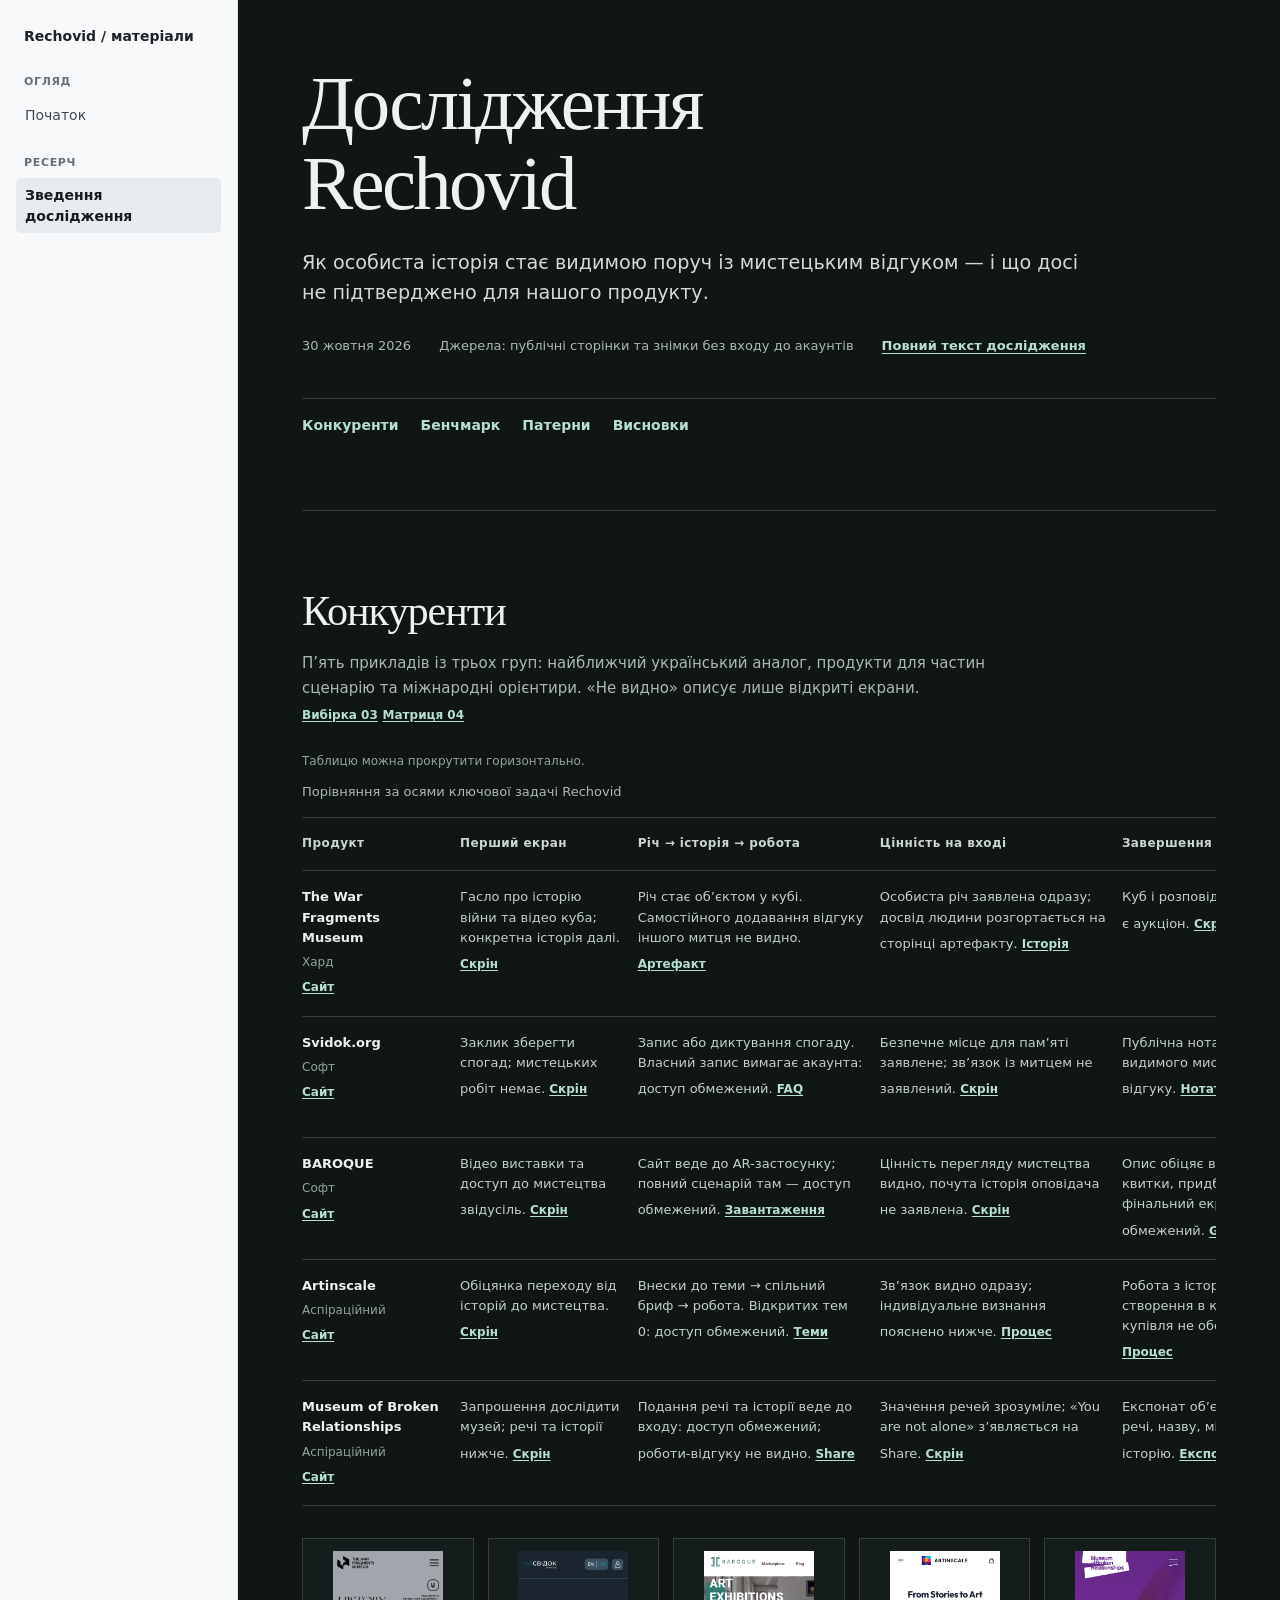
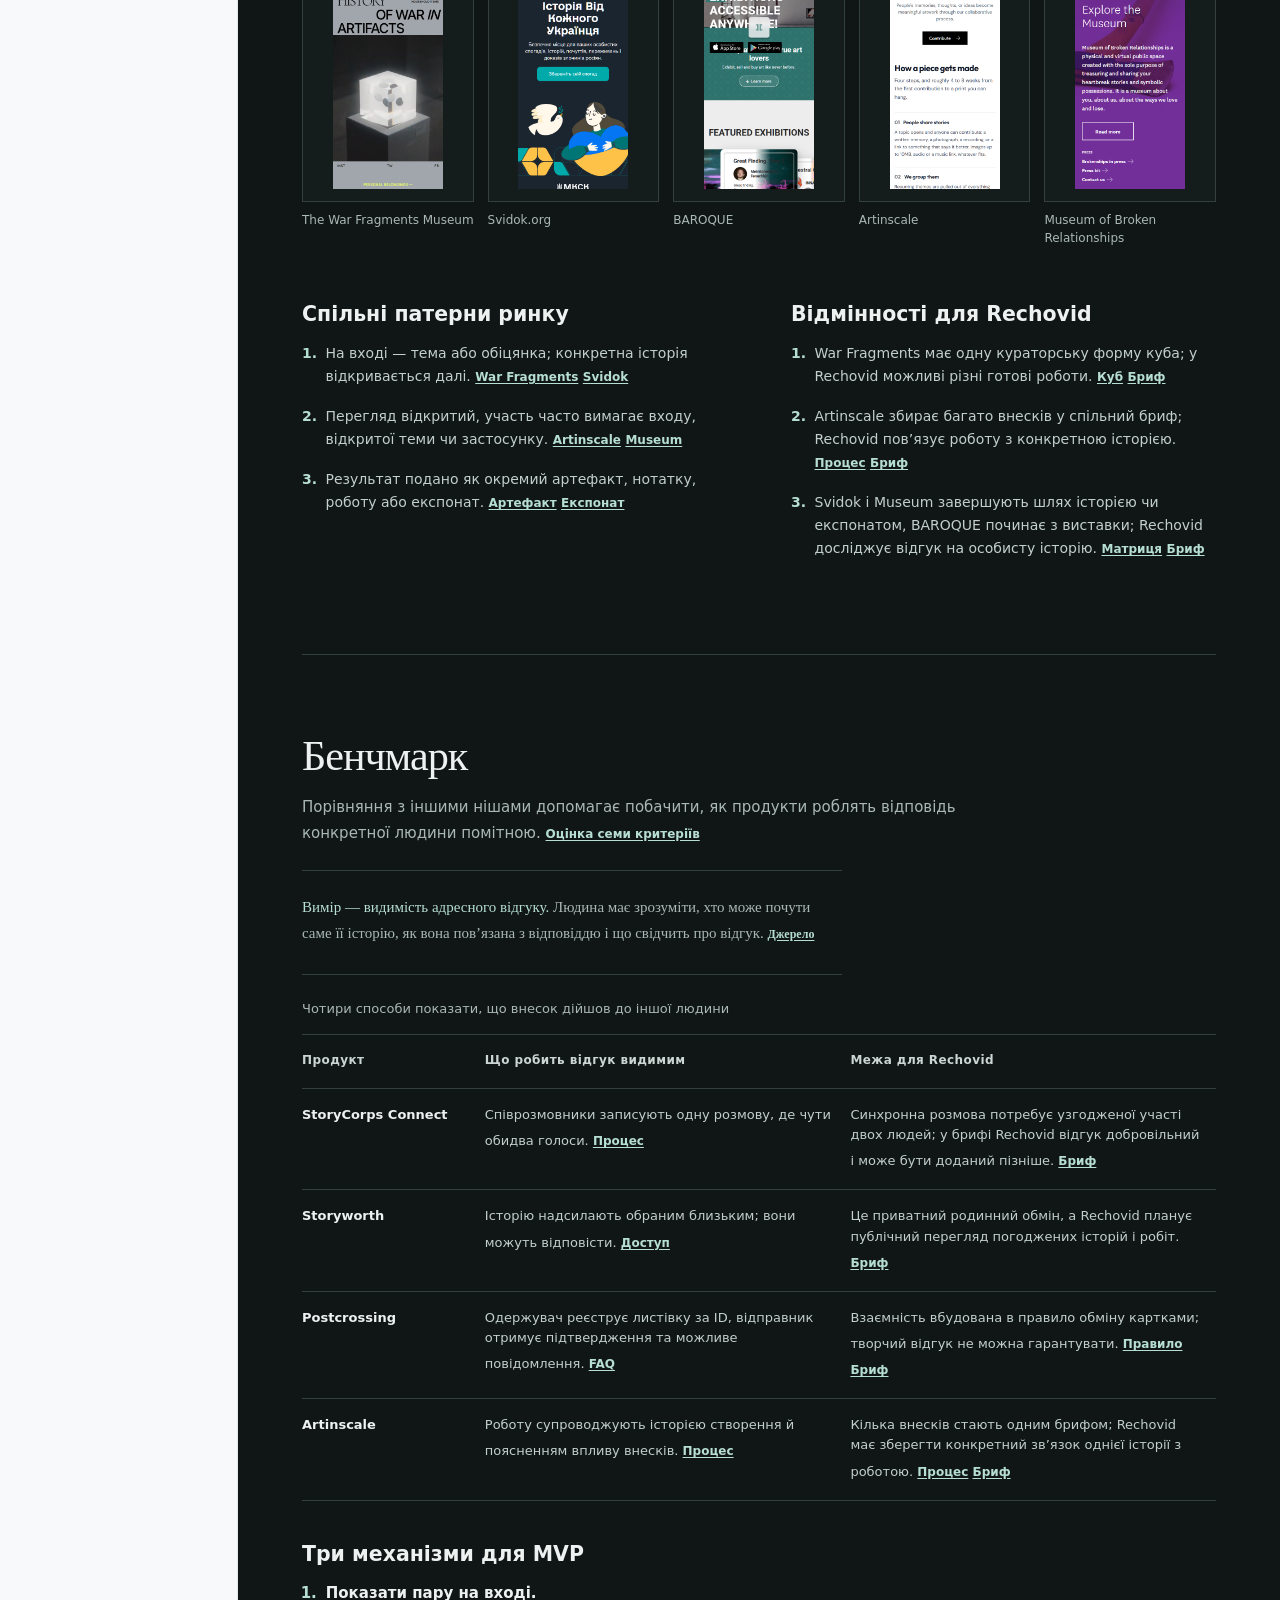
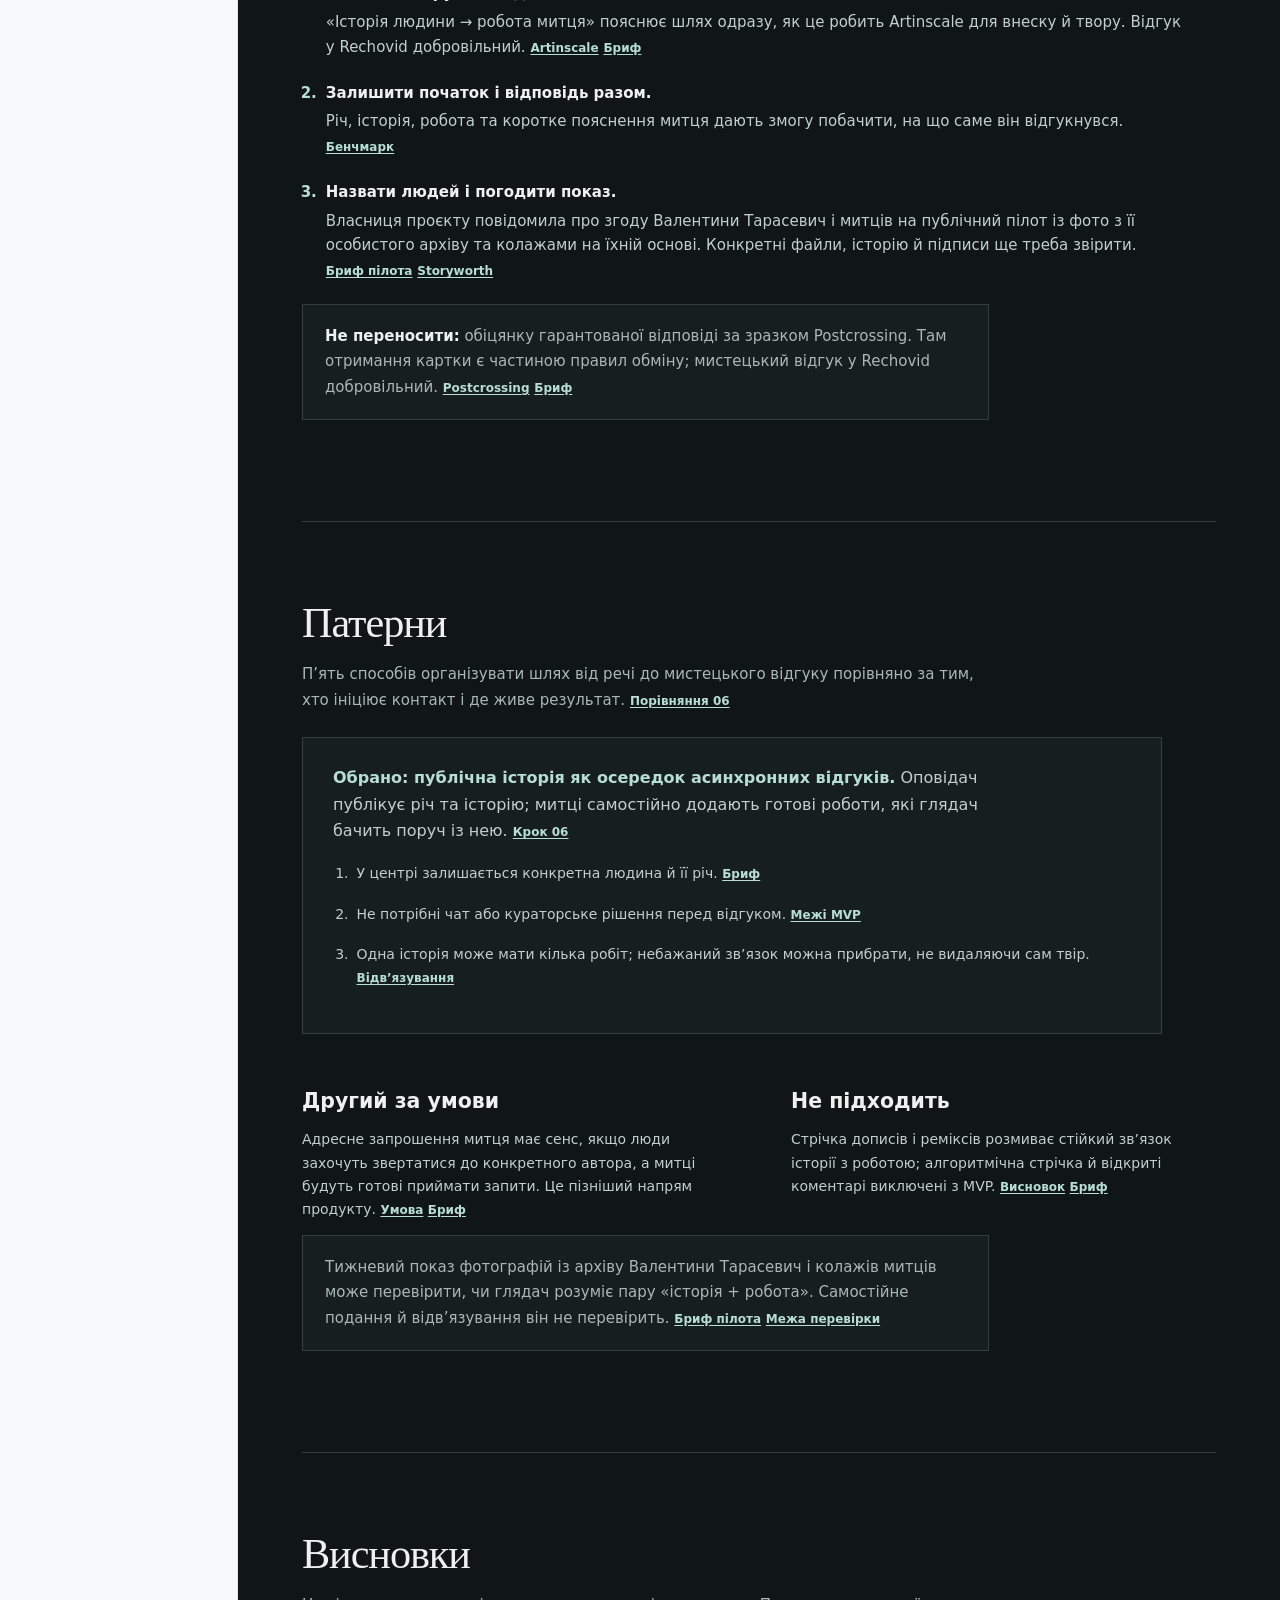
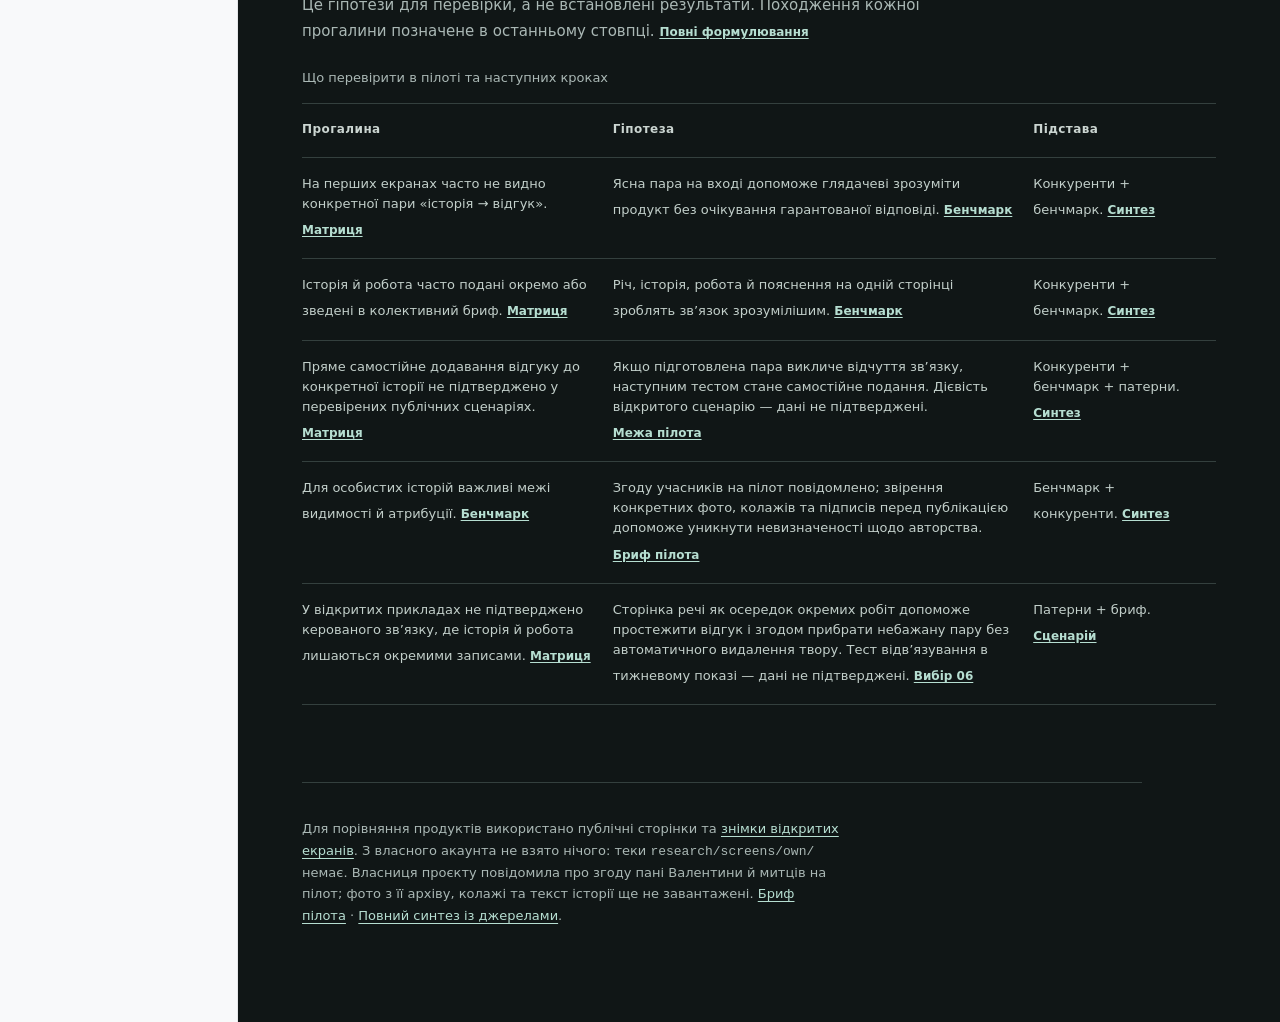
==== commit 138f9aec: "Scope weekly pilot around Valentina archive photos and collages" ====
--- a/research/research.html
+++ b/research/research.html
@@ -426,7 +426,7 @@
           <ol class="mechanisms">
             <li><strong>Показати пару на вході.</strong> «Історія людини → робота митця» пояснює шлях одразу, як це робить Artinscale для внеску й твору. Відгук у Rechovid добровільний. <a class="source" href="https://www.artinscale.com/how-it-works">Artinscale</a> <a class="source" href="../Codex.md">Бриф</a></li>
             <li><strong>Залишити початок і відповідь разом.</strong> Річ, історія, робота та коротке пояснення митця дають змогу побачити, на що саме він відгукнувся. <a class="source" href="notes/05-benchmark.md">Бенчмарк</a></li>
-            <li><strong>Назвати людей і погодити показ.</strong> Підписи оповідача та митця й узгоджені межі публікації роблять участь конкретною; згоди учасників пілота ще не перевірені. <a class="source" href="https://help.storyworth.com/en_US/manage-account/sharing-permissions">Storyworth</a> <a class="source" href="notes/05-benchmark.md">Бенчмарк</a> <strong>Дані не підтверджені.</strong></li>
+            <li><strong>Назвати людей і погодити показ.</strong> Власниця проєкту повідомила про згоду Валентини Тарасевич і митців на публічний пілот із фото з її особистого архіву та колажами на їхній основі. Конкретні файли, історію й підписи ще треба звірити. <a class="source" href="../Codex.md">Бриф пілота</a> <a class="source" href="https://help.storyworth.com/en_US/manage-account/sharing-permissions">Storyworth</a></li>
           </ol>
           <p class="limit-note"><strong>Не переносити:</strong> обіцянку гарантованої відповіді за зразком Postcrossing. Там отримання картки є частиною правил обміну; мистецький відгук у Rechovid добровільний. <a class="source" href="https://www.postcrossing.com/about">Postcrossing</a> <a class="source" href="../Codex.md">Бриф</a></p>
         </section>
@@ -446,7 +446,7 @@
             <div><h3>Другий за умови</h3><p>Адресне запрошення митця має сенс, якщо люди захочуть звертатися до конкретного автора, а митці будуть готові приймати запити. Це пізніший напрям продукту. <a class="source" href="notes/06-patterns.md">Умова</a> <a class="source" href="../Codex.md">Бриф</a></p></div>
             <div><h3>Не підходить</h3><p>Стрічка дописів і реміксів розмиває стійкий зв’язок історії з роботою; алгоритмічна стрічка й відкриті коментарі виключені з MVP. <a class="source" href="notes/06-patterns.md">Висновок</a> <a class="source" href="../Codex.md">Бриф</a></p></div>
           </div>
-          <p class="limit-note">Тижневий показ із підготовленими матеріалами може перевірити, чи глядач розуміє пару «історія + робота». Самостійне подання й відв’язування він не перевірить. <a class="source" href="notes/06-patterns.md">Межа пілота</a></p>
+          <p class="limit-note">Тижневий показ фотографій із архіву Валентини Тарасевич і колажів митців може перевірити, чи глядач розуміє пару «історія + робота». Самостійне подання й відв’язування він не перевірить. <a class="source" href="../Codex.md">Бриф пілота</a> <a class="source" href="notes/06-patterns.md">Межа перевірки</a></p>
         </section>
 
         <section class="report-section" id="conclusions" aria-labelledby="conclusions-title">
@@ -460,7 +460,7 @@
                 <tr><td>На перших екранах часто не видно конкретної пари «історія → відгук». <a class="source" href="notes/04-matrix.md">Матриця</a></td><td>Ясна пара на вході допоможе глядачеві зрозуміти продукт без очікування гарантованої відповіді. <a class="source" href="notes/05-benchmark.md">Бенчмарк</a></td><td>Конкуренти + бенчмарк. <a class="source" href="research.md">Синтез</a></td></tr>
                 <tr><td>Історія й робота часто подані окремо або зведені в колективний бриф. <a class="source" href="notes/04-matrix.md">Матриця</a></td><td>Річ, історія, робота й пояснення на одній сторінці зроблять зв’язок зрозумілішим. <a class="source" href="notes/05-benchmark.md">Бенчмарк</a></td><td>Конкуренти + бенчмарк. <a class="source" href="research.md">Синтез</a></td></tr>
                 <tr><td>Пряме самостійне додавання відгуку до конкретної історії не підтверджено у перевірених публічних сценаріях. <a class="source" href="notes/04-matrix.md">Матриця</a></td><td>Якщо підготовлена пара викличе відчуття зв’язку, наступним тестом стане самостійне подання. Дієвість відкритого сценарію — дані не підтверджені. <a class="source" href="notes/06-patterns.md">Межа пілота</a></td><td>Конкуренти + бенчмарк + патерни. <a class="source" href="research.md">Синтез</a></td></tr>
-                <tr><td>Для особистих історій важливі межі видимості й атрибуції. <a class="source" href="notes/05-benchmark.md">Бенчмарк</a></td><td>Погоджені матеріали й підписи допоможуть учасникам оцінювати показ без невизначеності щодо авторства. Готовність дозволів — дані не підтверджені. <a class="source" href="research.md">Синтез</a></td><td>Бенчмарк + конкуренти. <a class="source" href="research.md">Синтез</a></td></tr>
+                <tr><td>Для особистих історій важливі межі видимості й атрибуції. <a class="source" href="notes/05-benchmark.md">Бенчмарк</a></td><td>Згоду учасників на пілот повідомлено; звірення конкретних фото, колажів та підписів перед публікацією допоможе уникнути невизначеності щодо авторства. <a class="source" href="../Codex.md">Бриф пілота</a></td><td>Бенчмарк + конкуренти. <a class="source" href="research.md">Синтез</a></td></tr>
                 <tr><td>У відкритих прикладах не підтверджено керованого зв’язку, де історія й робота лишаються окремими записами. <a class="source" href="notes/04-matrix.md">Матриця</a></td><td>Сторінка речі як осередок окремих робіт допоможе простежити відгук і згодом прибрати небажану пару без автоматичного видалення твору. Тест відв’язування в тижневому показі — дані не підтверджені. <a class="source" href="notes/06-patterns.md">Вибір 06</a></td><td>Патерни + бриф. <a class="source" href="../Codex.md">Сценарій</a></td></tr>
               </tbody>
             </table>
@@ -468,7 +468,7 @@
         </section>
 
         <footer class="report-footer">
-          <p>Використано лише публічні сторінки та <a href="screens/">знімки відкритих екранів</a>. З власного акаунта не взято нічого: теки <code>research/screens/own/</code> немає. Матеріали «Станції Сиваш» і згоди учасників у цих дослідницьких нотатках не перевірялися — дані не підтверджені. <a href="research.md">Повний синтез із джерелами</a>.</p>
+          <p>Для порівняння продуктів використано публічні сторінки та <a href="screens/">знімки відкритих екранів</a>. З власного акаунта не взято нічого: теки <code>research/screens/own/</code> немає. Власниця проєкту повідомила про згоду пані Валентини й митців на пілот; фото з її архіву, колажі та текст історії ще не завантажені. <a href="../Codex.md">Бриф пілота</a> · <a href="research.md">Повний синтез із джерелами</a>.</p>
         </footer>
       </main>
     </div>
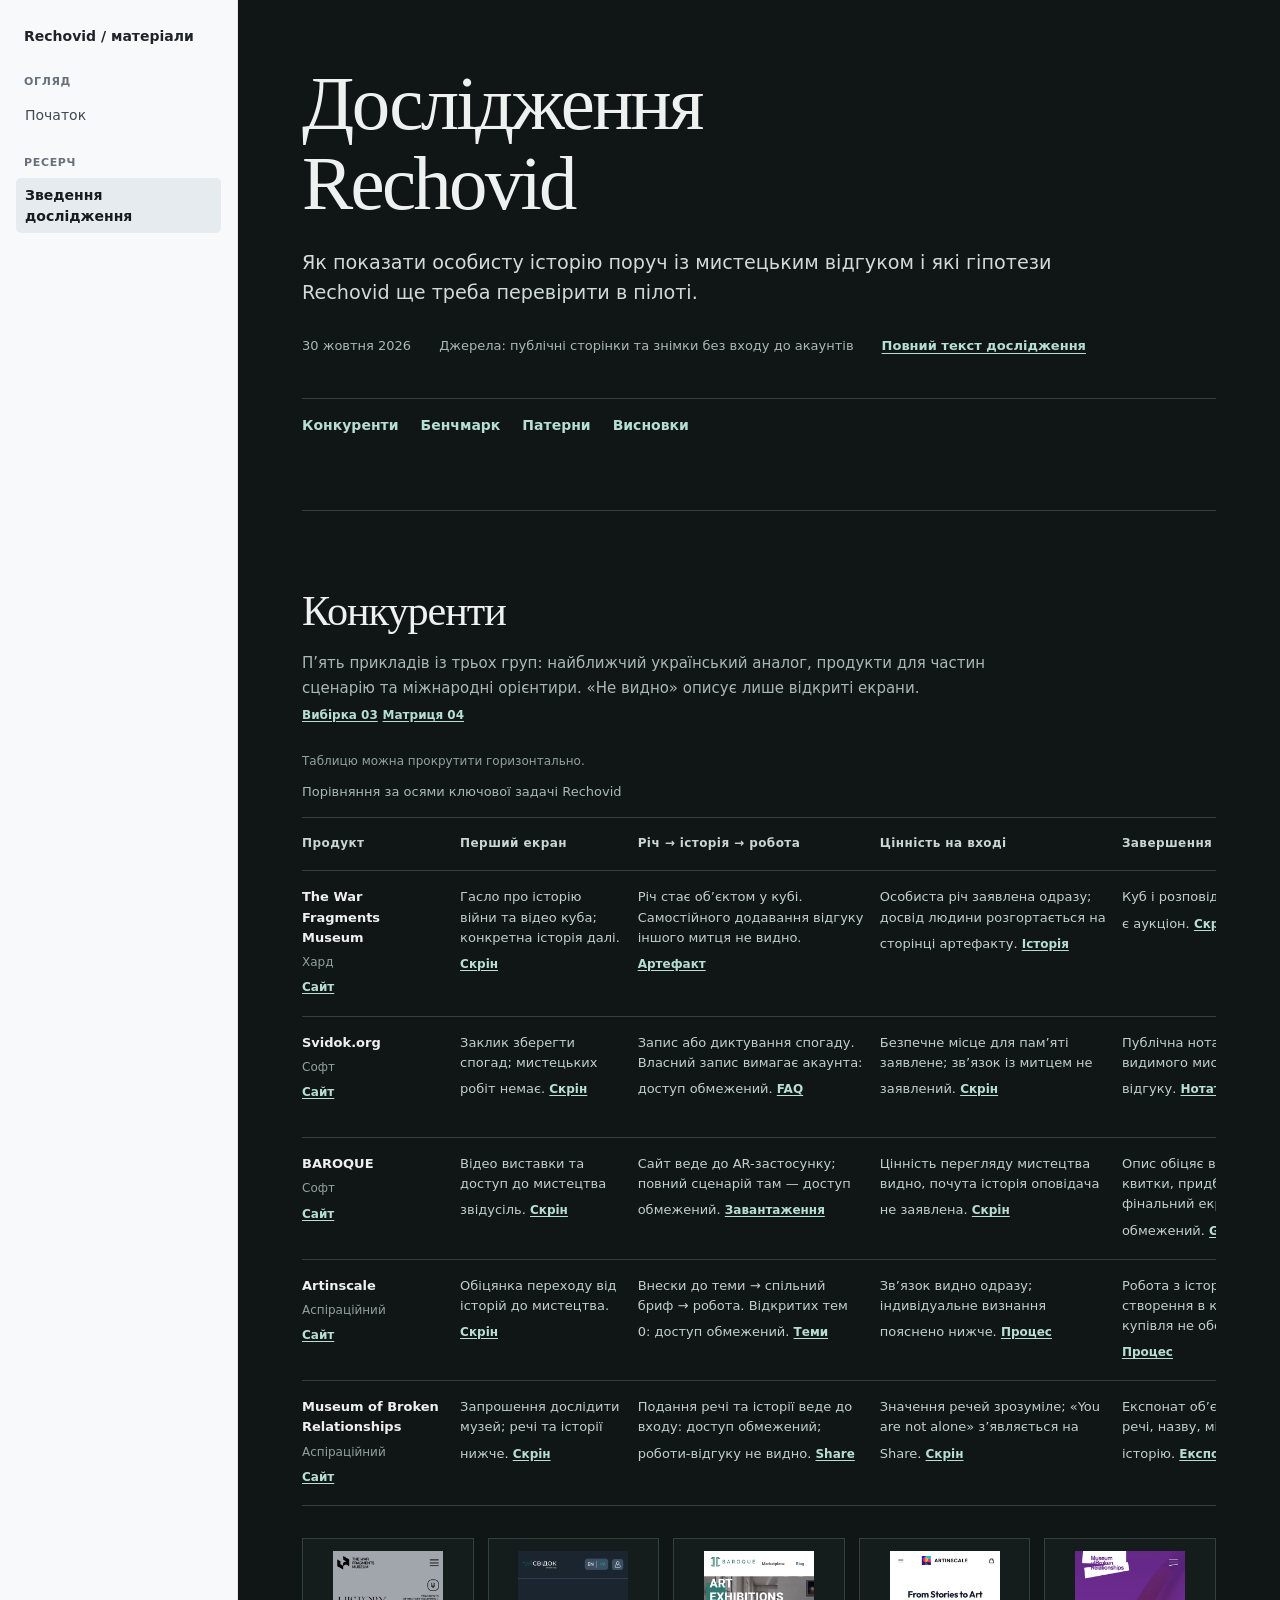
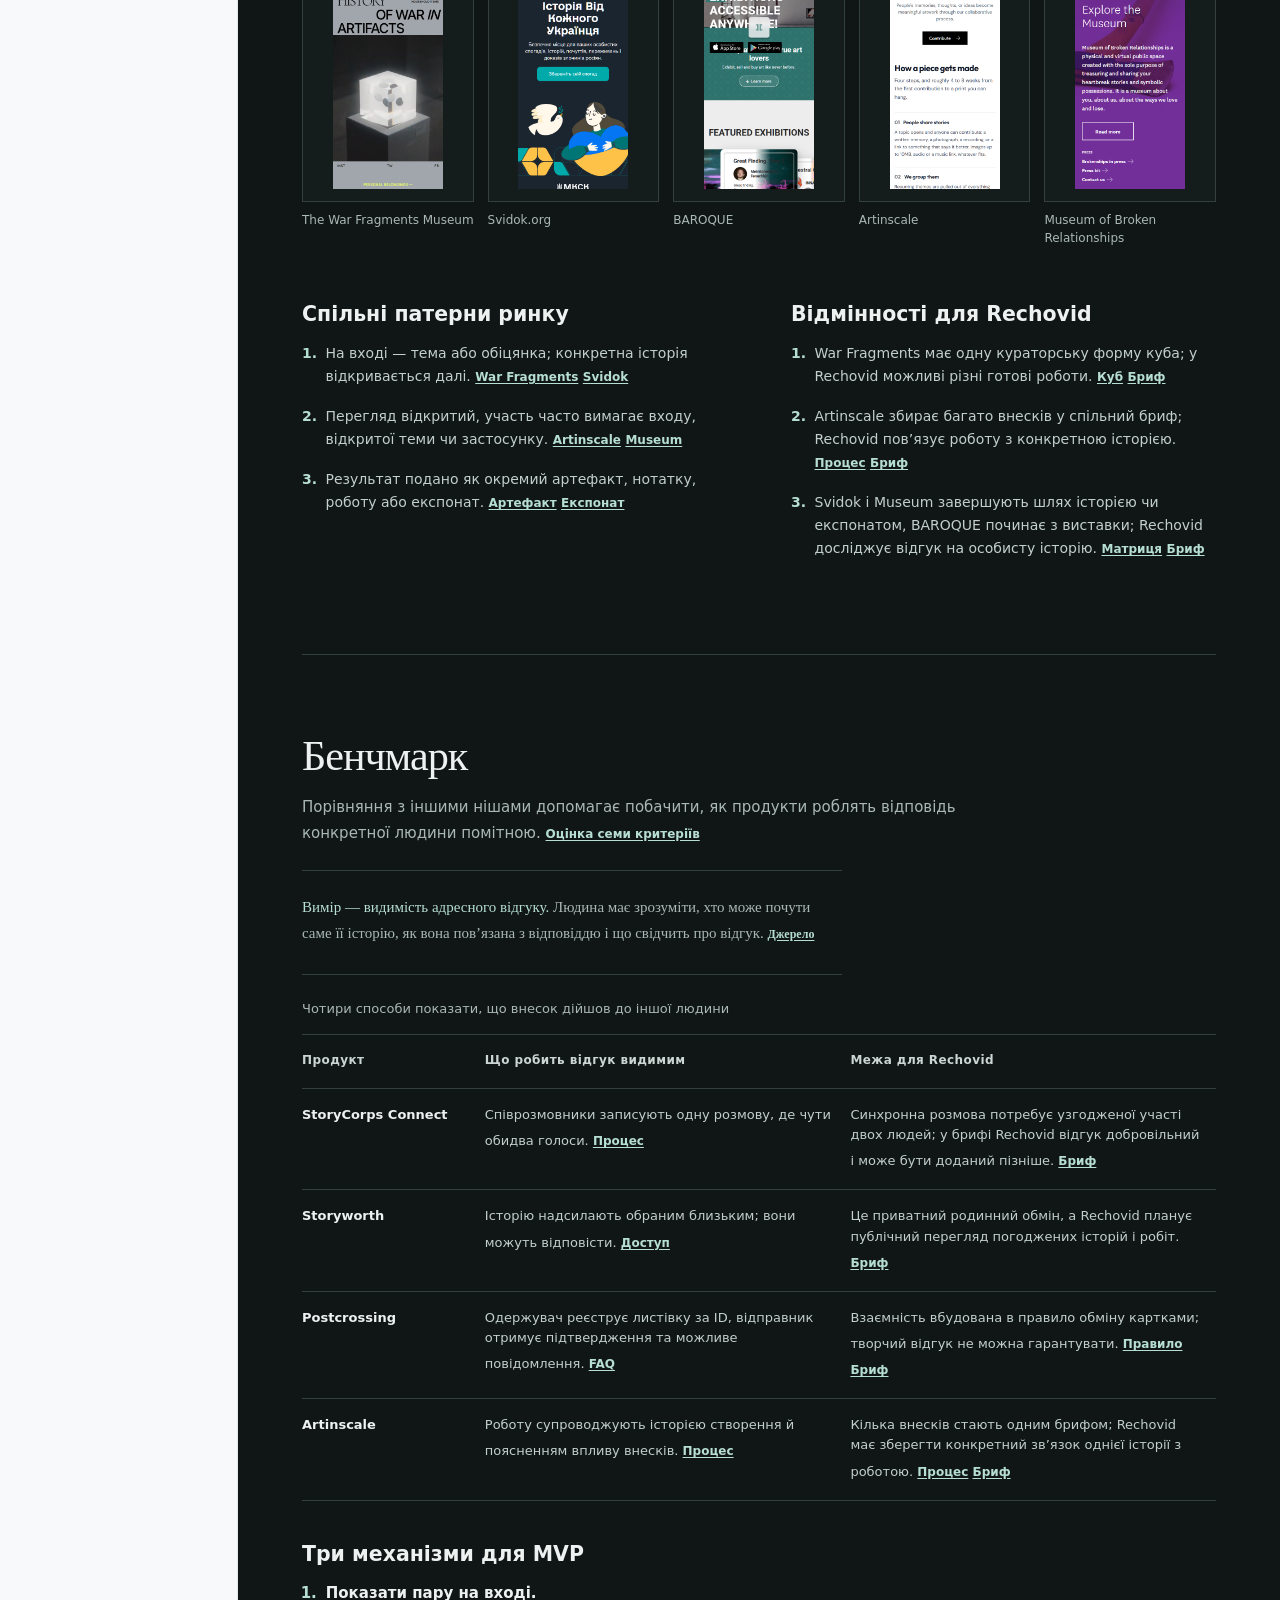
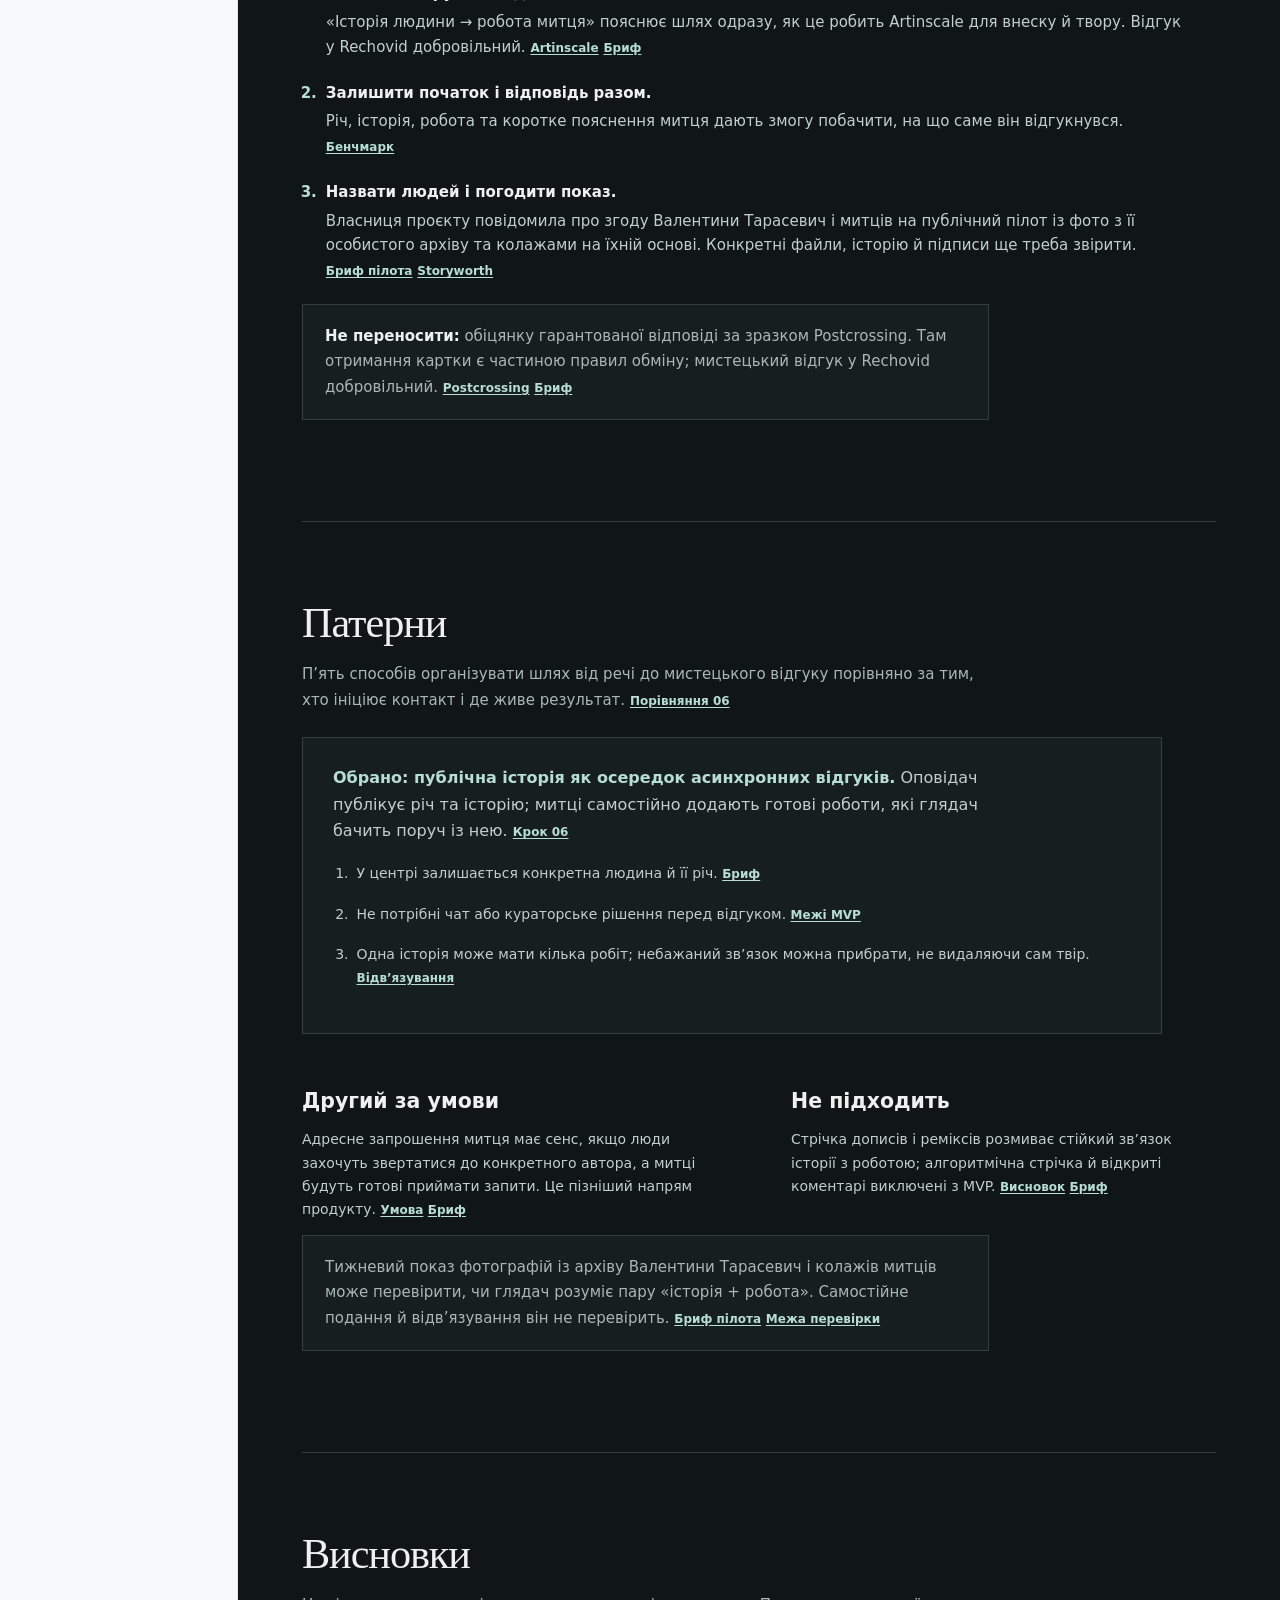
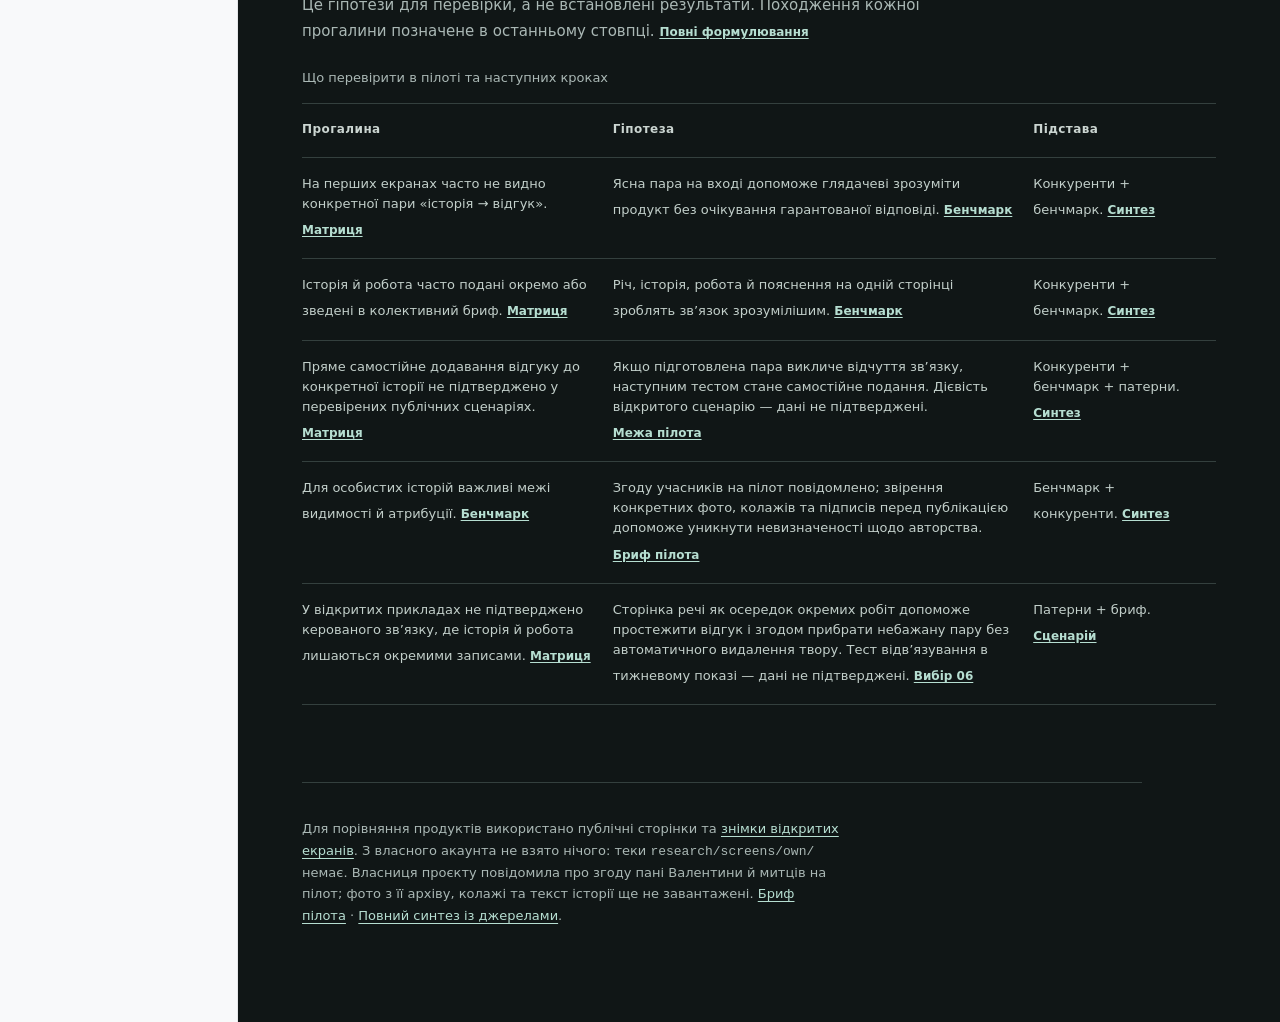
==== commit 147701d1: "Clarify pilot hypotheses in research intro" ====
--- a/research/research.html
+++ b/research/research.html
@@ -310,7 +310,7 @@
       <main class="repo-content" id="main">
         <header class="report-header">
           <h1>Дослідження Rechovid</h1>
-          <p class="lede">Як особиста історія стає видимою поруч із мистецьким відгуком — і що досі не підтверджено для нашого продукту.</p>
+          <p class="lede">Як показати особисту історію поруч із мистецьким відгуком і які гіпотези Rechovid ще треба перевірити в пілоті.</p>
           <div class="report-meta">
             <span>30 жовтня 2026</span>
             <span>Джерела: публічні сторінки та знімки без входу до акаунтів</span>
